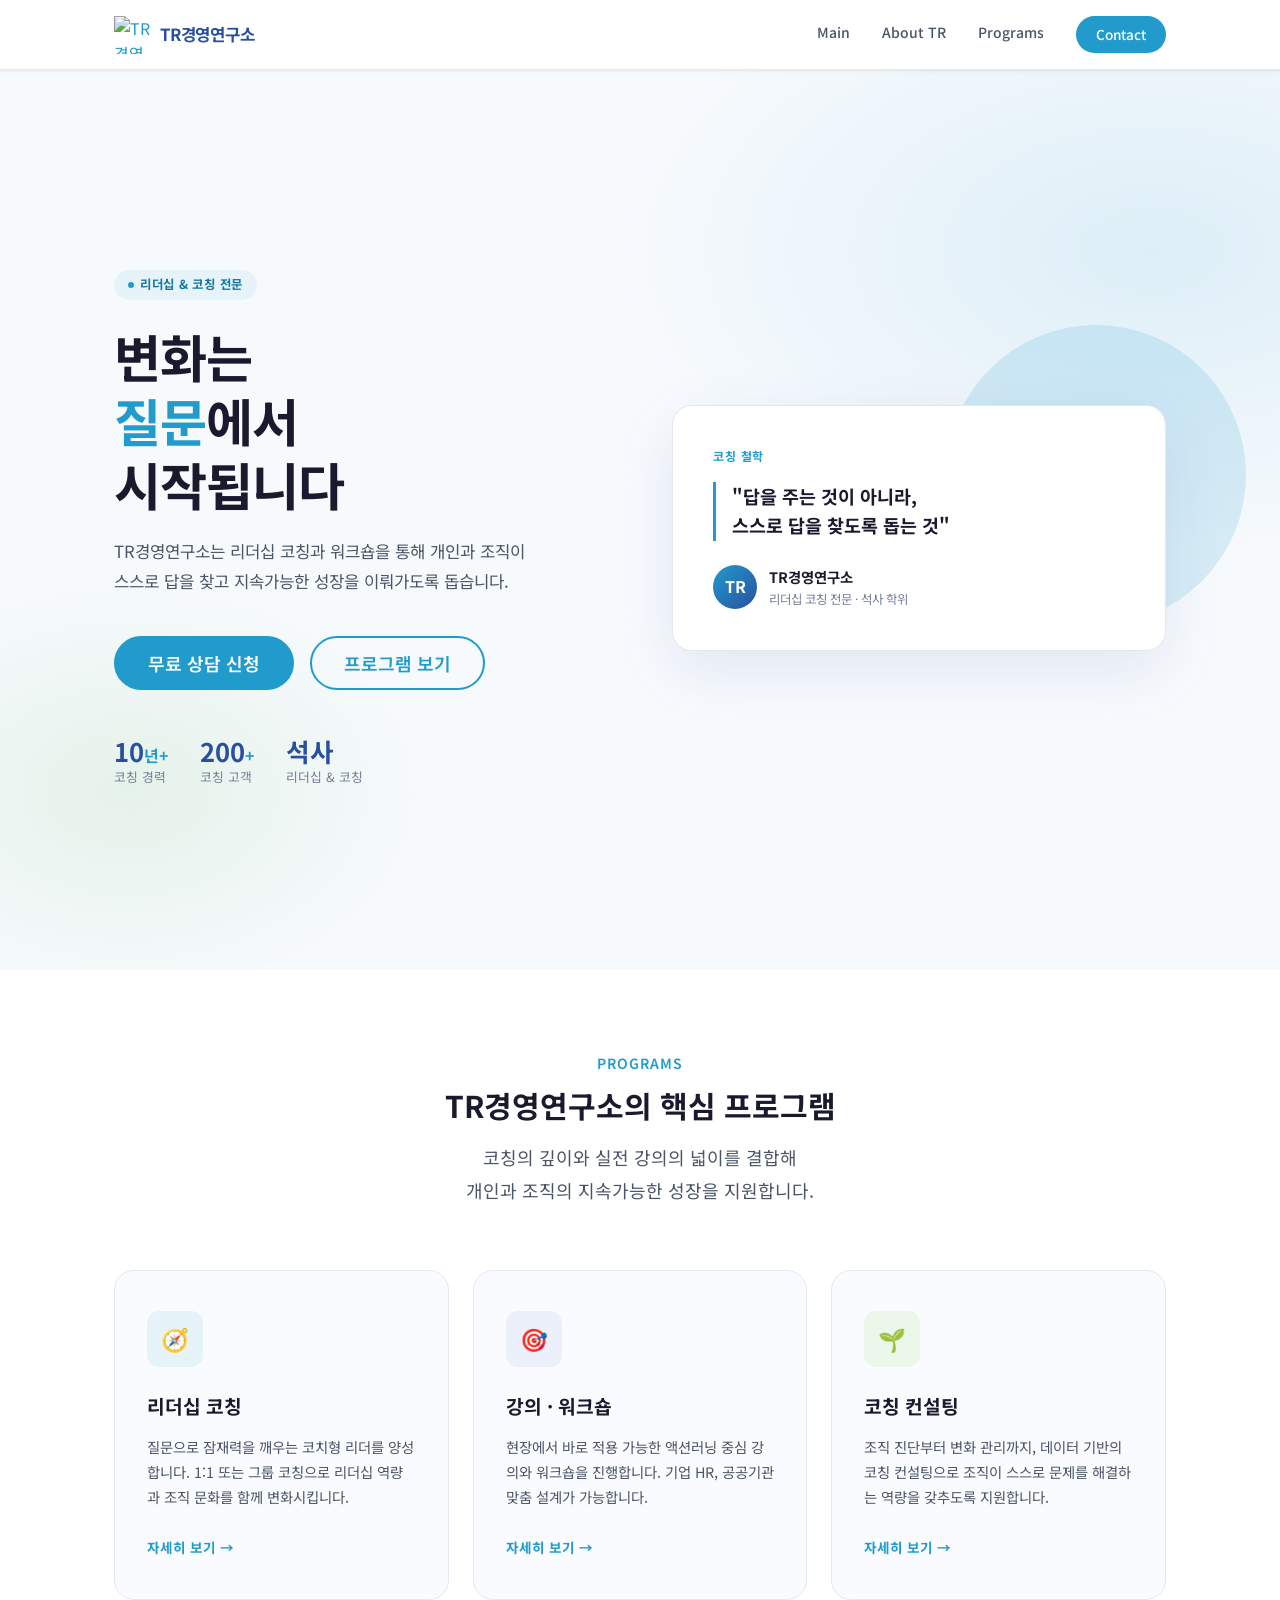
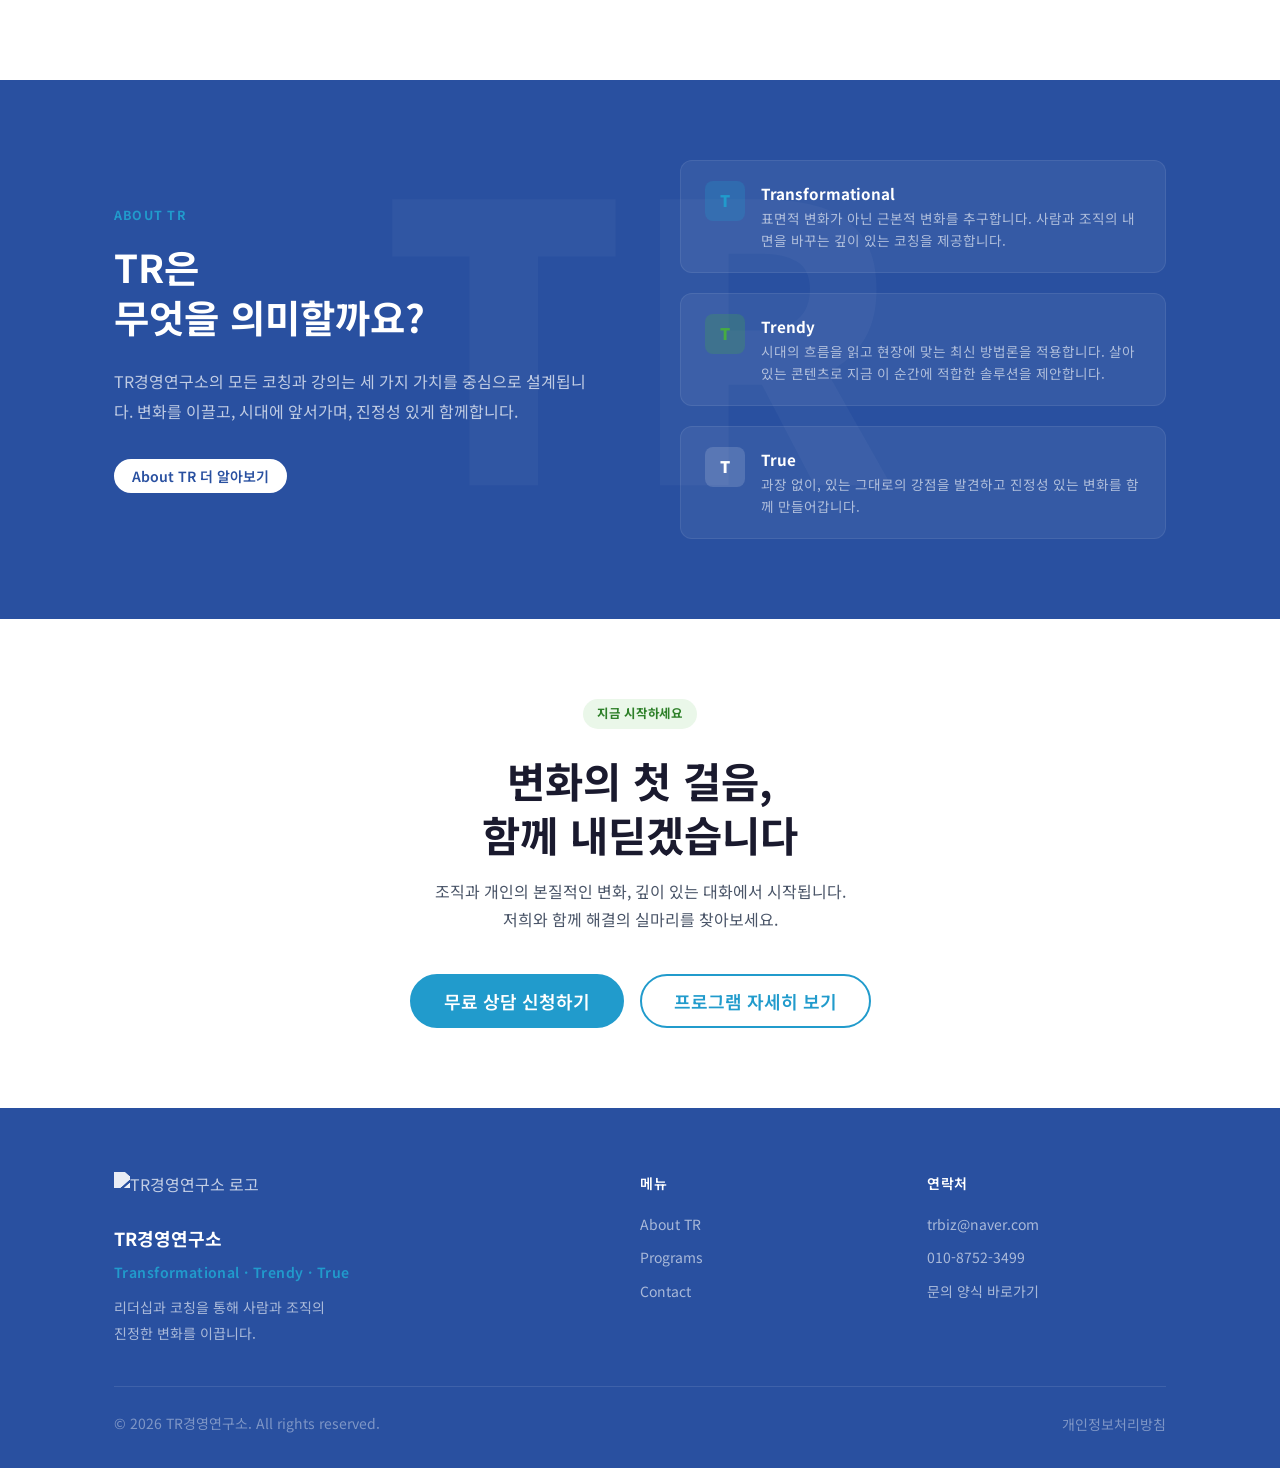
==== index.html @ e6123afe "Update index.html" ====
<!DOCTYPE html>
<html lang="ko">
<head>
  <meta charset="UTF-8">
  <meta name="viewport" content="width=device-width, initial-scale=1.0">

  <!-- SEO -->
  <title>TR경영연구소 | 리더십 코칭·강의 전문</title>
  <meta name="description"
        content="TR경영연구소는 리더십 코칭, 워크숍, 강의를 통해 개인과 조직의 진정한 변화를 이끕니다. Transformational · Trendy · True">

  <!-- Google Fonts: Noto Sans KR -->
  <link rel="preconnect" href="https://fonts.googleapis.com">
  <link rel="preconnect" href="https://fonts.gstatic.com" crossorigin>
  <link href="https://fonts.googleapis.com/css2?family=Noto+Sans+KR:wght@400;500;700&display=swap" rel="stylesheet">

  <!-- 공통 스타일 -->
  <link rel="stylesheet" href="style.css">

  <!-- 페이지 전용 스타일 -->
  <style>

    /* ──────────────────────────────────────────
       1. 히어로 섹션
    ────────────────────────────────────────── */
    .hero {
      min-height: 100vh;
      display: flex;
      align-items: center;
      position: relative;
      overflow: hidden;
      background-color: #F7FAFD;
      background-image:
        radial-gradient(ellipse 60% 50% at 90% 20%, rgba(33,155,204,0.12) 0%, transparent 70%),
        radial-gradient(ellipse 40% 40% at 10% 80%, rgba(70,172,65,0.10) 0%, transparent 60%);
    }

    .hero-inner {
      display: grid;
      grid-template-columns: 1fr 1fr;
      align-items: center;
      gap: 4rem;
      padding: 3rem 0 2rem;
    }

    .hero-text { animation: fadeUp 0.8s ease both; }

    .hero-badge {
      display: inline-flex;
      align-items: center;
      gap: 6px;
      background: var(--color-sky-light);
      color: var(--color-sky-dark);
      font-size: 0.78rem;
      font-weight: 700;
      letter-spacing: 0.06em;
      padding: 5px 14px;
      border-radius: var(--radius-full);
      margin-bottom: 1.5rem;
    }
    .hero-badge::before {
      content: '';
      width: 6px; height: 6px;
      background: var(--color-primary);
      border-radius: 50%;
    }

    .hero-title {
      font-size: clamp(2.2rem, 4vw, 3.2rem);
      font-weight: 700;
      color: var(--color-text-primary);
      line-height: 1.25;
      letter-spacing: -0.02em;
      margin-bottom: 1.25rem;
    }
    .hero-title .accent-blue { color: var(--color-primary); }

    .hero-sub {
      font-size: 1.05rem;
      color: var(--color-text-secondary);
      line-height: 1.8;
      margin-bottom: 2.5rem;
      max-width: 460px;
    }

    .hero-cta {
      display: flex;
      gap: 1rem;
      flex-wrap: wrap;
      margin-bottom: 3rem;
    }

    .hero-stats { display: flex; gap: 2rem; flex-wrap: wrap; }
    .hero-stat-num {
      font-size: 1.6rem;
      font-weight: 700;
      color: var(--color-secondary);
      line-height: 1;
    }
    .hero-stat-num span { font-size: 1rem; color: var(--color-primary); }
    .hero-stat-label { font-size: 0.8rem; color: var(--color-text-muted); margin-top: 3px; }

    .hero-visual { animation: fadeUp 0.8s 0.2s ease both; position: relative; }

    .hero-card-main {
      background: #fff;
      border-radius: var(--radius-xl);
      border: 1px solid var(--color-border);
      box-shadow: 0 20px 60px rgba(41,80,160,0.10);
      padding: 2.5rem;
      position: relative;
      z-index: 2;
    }
    .hero-card-tag {
      font-size: 0.75rem;
      font-weight: 700;
      color: var(--color-primary);
      letter-spacing: 0.07em;
      text-transform: uppercase;
      margin-bottom: 1rem;
    }
    .hero-card-quote {
      font-size: 1.15rem;
      font-weight: 700;
      color: var(--color-text-primary);
      line-height: 1.6;
      margin-bottom: 1.5rem;
      border-left: 3px solid var(--color-primary);
      padding-left: 1rem;
    }
    .hero-card-profile { display: flex; align-items: center; gap: 12px; }
    .hero-card-avatar {
      width: 44px; height: 44px;
      border-radius: 50%;
      background: linear-gradient(135deg, var(--color-primary), var(--color-secondary));
      display: flex; align-items: center; justify-content: center;
      font-size: 1rem; font-weight: 700; color: #fff;
      flex-shrink: 0;
    }
    .hero-card-name { font-size: 0.9rem; font-weight: 700; color: var(--color-text-primary); }
    .hero-card-role { font-size: 0.78rem; color: var(--color-text-muted); margin-top: 2px; }

    .hero-deco-circle { position: absolute; border-radius: 50%; opacity: 0.15; z-index: 1; }
    .hero-deco-1 { width: 300px; height: 300px; top: -80px; right: -80px; background: var(--color-primary); }
    .hero-deco-2 { width: 150px; height: 150px; bottom: 20px; right: 20px; background: var(--color-accent); }

    /* ──────────────────────────────────────────
       2. 키워드 배너 (제거됨 — 관련 CSS 삭제)
    ────────────────────────────────────────── */
    /* ──────────────────────────────────────────
       3. 프로그램 미리보기 섹션 (Programs 안내)
    ────────────────────────────────────────── */
    .programs-section { padding: var(--section-padding-y) 0; background: #fff; }
    .programs-header { text-align: center; margin-bottom: 4rem; }

    .program-cards {
      display: grid;
      grid-template-columns: repeat(3, 1fr);
      gap: 1.5rem;
    }
    .program-card {
      background: var(--color-bg-page);
      border-radius: var(--radius-xl);
      border: 1px solid var(--color-border);
      padding: 2.5rem 2rem;
      transition: transform var(--transition-normal), box-shadow var(--transition-normal), border-color var(--transition-normal);
      position: relative;
      overflow: hidden;
    }
    .program-card::before {
      content: '';
      position: absolute;
      top: 0; left: 0; right: 0;
      height: 3px;
      border-radius: var(--radius-xl) var(--radius-xl) 0 0;
      opacity: 0;
      transition: opacity var(--transition-normal);
    }
    .program-card.sky::before   { background: var(--color-primary); }
    .program-card.navy::before  { background: var(--color-secondary); }
    .program-card.green::before { background: var(--color-accent); }
    .program-card:hover { transform: translateY(-6px); box-shadow: var(--shadow-lg); border-color: transparent; }
    .program-card:hover::before { opacity: 1; }

    .program-icon {
      width: 56px; height: 56px;
      border-radius: var(--radius-lg);
      display: flex; align-items: center; justify-content: center;
      font-size: 1.4rem;
      margin-bottom: 1.5rem;
    }
    .program-icon.sky   { background: var(--color-sky-light);   color: var(--color-primary); }
    .program-icon.navy  { background: var(--color-navy-light);  color: var(--color-secondary); }
    .program-icon.green { background: var(--color-green-light); color: var(--color-accent); }

    .program-name { font-size: 1.2rem; font-weight: 700; color: var(--color-text-primary); margin-bottom: 0.75rem; }
    .program-desc { font-size: 0.9rem; color: var(--color-text-secondary); line-height: 1.75; margin-bottom: 1.5rem; }
    .program-link {
      display: inline-flex; align-items: center; gap: 4px;
      font-size: 0.85rem; font-weight: 700; color: var(--color-primary);
    }

    /* ──────────────────────────────────────────
       4. 철학 섹션 (TR = Transformational·Trendy·True)
    ────────────────────────────────────────── */
    .philosophy-section {
      padding: var(--section-padding-y) 0;
      background: var(--color-secondary);
      color: #fff;
      position: relative;
      overflow: hidden;
    }
    .philosophy-section::before {
      content: 'TR';
      position: absolute;
      top: 50%; left: 50%;
      /* 폰트 렌더링 특성상 글자가 시각적으로 아래쪽에 치우쳐 보이므로
         Y축에 -8% 만큼 위로 보정해 정중앙처럼 보이도록 조정 */
      transform: translate(-50%, -58%);
      font-size: 30vw;
      font-weight: 900;
      color: rgba(255,255,255,0.03);
      pointer-events: none;
      line-height: 1;
    }
    .philosophy-inner {
      display: grid;
      grid-template-columns: 1fr 1fr;
      gap: 5rem;
      align-items: center;
      position: relative;
      z-index: 1;
    }
    .philosophy-label {
      font-size: 0.78rem; font-weight: 700; letter-spacing: 0.1em;
      color: var(--color-primary); text-transform: uppercase; margin-bottom: 1rem;
    }
    .philosophy-title {
      font-size: clamp(1.8rem, 3vw, 2.6rem);
      font-weight: 700; color: #fff; line-height: 1.3; margin-bottom: 1.5rem;
    }
    .philosophy-desc { font-size: 1rem; color: rgba(255,255,255,0.7); line-height: 1.9; }

    .philosophy-values { display: flex; flex-direction: column; gap: 1.25rem; }
    .value-item {
      display: flex; align-items: flex-start; gap: 1rem;
      padding: 1.25rem 1.5rem;
      background: rgba(255,255,255,0.06);
      border-radius: var(--radius-lg);
      border: 1px solid rgba(255,255,255,0.08);
      transition: background var(--transition-normal);
    }
    .value-item:hover { background: rgba(255,255,255,0.10); }
    .value-letter {
      width: 40px; height: 40px;
      border-radius: var(--radius-md);
      display: flex; align-items: center; justify-content: center;
      font-size: 1rem; font-weight: 900;
      flex-shrink: 0;
    }
    .value-word { font-size: 0.95rem; font-weight: 700; color: #fff; margin-bottom: 3px; }
    .value-desc { font-size: 0.85rem; color: rgba(255,255,255,0.6); line-height: 1.6; }

    /* ──────────────────────────────────────────
       5. (Diagnosis 안내 섹션 — 제거됨)
    ────────────────────────────────────────── */

    /* ──────────────────────────────────────────
       6. CTA 섹션
    ────────────────────────────────────────── */
    .cta-section { padding: var(--section-padding-y) 0; background: #fff; text-align: center; }
    .cta-inner { max-width: 640px; margin: 0 auto; }
    .cta-badge {
      display: inline-block; background: var(--color-green-light); color: var(--color-green-dark);
      font-size: 0.78rem; font-weight: 700; letter-spacing: 0.06em;
      padding: 5px 14px; border-radius: var(--radius-full); margin-bottom: 1.5rem;
    }
    .cta-title { font-size: clamp(1.8rem, 3.5vw, 2.6rem); font-weight: 700; color: var(--color-text-primary); line-height: 1.3; margin-bottom: 1rem; }
    .cta-desc { font-size: 1rem; color: var(--color-text-secondary); line-height: 1.8; margin-bottom: 2.5rem; }
    .cta-buttons { display: flex; gap: 1rem; justify-content: center; flex-wrap: wrap; }

    /* ──────────────────────────────────────────
       키프레임 애니메이션
    ────────────────────────────────────────── */
    @keyframes fadeUp { from { opacity: 0; transform: translateY(24px); } to { opacity: 1; transform: translateY(0); } }
    @keyframes float  { 0%, 100% { transform: translateY(0); } 50% { transform: translateY(-8px); } }

    .reveal { opacity: 0; transform: translateY(20px); transition: opacity 0.6s ease, transform 0.6s ease; }
    .reveal.visible { opacity: 1; transform: none; }

    /* ──────────────────────────────────────────
       반응형
    ────────────────────────────────────────── */
    @media (max-width: 768px) {
      .hero-inner { grid-template-columns: 1fr; text-align: center; padding: 2.5rem 0 1.5rem; }
      .hero-cta, .hero-stats { justify-content: center; }
      .hero-sub { margin-left: auto; margin-right: auto; }
      .hero-visual { display: none; }

      .program-cards { grid-template-columns: 1fr; }

      .philosophy-inner { grid-template-columns: 1fr; gap: 3rem; }

      .btn-contact { align-self: flex-start; }
    }

    @media (max-width: 480px) {
      .cta-buttons { flex-direction: column; align-items: center; }
    }
  </style>
</head>

<body>

  <!-- ============================================================
       ① 헤더 (공통 컴포넌트)
       ※ 이 헤더를 수정할 때는 components/header.html 파일도
          반드시 동일하게 수정해 두세요. (다른 페이지 제작 시 그대로 복사해서 사용)
       ============================================================ -->
  <header class="site-header" id="site-header">
    <div class="container">

      <!-- 로고: 이름 노출 없이 'TR경영연구소'만 표기 -->
      <a href="index.html" class="header-logo" aria-label="TR경영연구소 홈으로 이동">
        <img src="images/logo1.png" alt="TR경영연구소 로고 심볼" class="header-logo-img">
        <span class="header-logo-name">TR경영연구소</span>
      </a>

      <!-- 데스크톱 네비게이션 (4개 메뉴) -->
      <nav class="header-nav" id="header-nav" aria-label="주요 메뉴">
        <a href="index.html"    class="nav-link" data-page="index">Main</a>
        <a href="about.html"    class="nav-link" data-page="about">About TR</a>
        <a href="programs.html" class="nav-link" data-page="programs">Programs</a>
        <a href="contact.html"  class="nav-link btn-contact" data-page="contact">Contact</a>
      </nav>

      <!-- 모바일 햄버거 버튼 -->
      <button class="header-menu-toggle" id="menu-toggle"
              aria-label="메뉴 열기/닫기" aria-expanded="false" aria-controls="header-nav">
        <span></span>
        <span></span>
        <span></span>
      </button>

    </div>
  </header>

  <main>

    <!-- ════════════════════════════════════
         1. 히어로 섹션 (Main)
    ════════════════════════════════════ -->
    <section class="hero">
      <div class="container">
        <div class="hero-inner">

          <div class="hero-text">
            <div class="hero-badge">리더십 &amp; 코칭 전문</div>

            <h1 class="hero-title">
              변화는<br>
              <span class="accent-blue">질문</span>에서<br>
              시작됩니다
            </h1>

            <p class="hero-sub">
              TR경영연구소는 리더십 코칭과 워크숍을 통해 개인과 조직이<br>
              스스로 답을 찾고 지속가능한 성장을 이뤄가도록 돕습니다.
            </p>

            <div class="hero-cta">
              <a href="contact.html" class="btn btn--primary btn--lg">무료 상담 신청</a>
              <a href="programs.html" class="btn btn--outline btn--lg">프로그램 보기</a>
            </div>

            <div class="hero-stats">
              <div class="hero-stat-item">
                <div class="hero-stat-num">10<span>년+</span></div>
                <div class="hero-stat-label">코칭 경력</div>
              </div>
              <div class="hero-stat-item">
                <div class="hero-stat-num">200<span>+</span></div>
                <div class="hero-stat-label">코칭 고객</div>
              </div>
              <div class="hero-stat-item">
                <div class="hero-stat-num">석사</div>
                <div class="hero-stat-label">리더십 &amp; 코칭</div>
              </div>
            </div>
          </div>

          <div class="hero-visual">
            <div class="hero-deco-circle hero-deco-1"></div>
            <div class="hero-deco-circle hero-deco-2"></div>

            <div class="hero-card-main">
              <div class="hero-card-tag">코칭 철학</div>
              <div class="hero-card-quote">
                "답을 주는 것이 아니라,<br>
                스스로 답을 찾도록 돕는 것"
              </div>
              <div class="hero-card-profile">
                <div class="hero-card-avatar">TR</div>
                <div>
                  <div class="hero-card-name">TR경영연구소</div>
                  <div class="hero-card-role">리더십 코칭 전문 · 석사 학위</div>
                </div>
              </div>
            </div>
          </div>

        </div>
      </div>
    </section>


    <!-- ════════════════════════════════════
         (키워드 배너 섹션 — 사용자 요청에 따라 제거됨)
    ════════════════════════════════════ -->


    <!-- ════════════════════════════════════
         3. 프로그램 미리보기 (Programs 안내)
    ════════════════════════════════════ -->
    <section class="programs-section">
      <div class="container">
        <div class="programs-header reveal">
          <div class="section-label">PROGRAMS</div>
          <h2 class="section-title">TR경영연구소의 핵심 프로그램</h2>
          <p class="section-subtitle" style="margin:0 auto;">
            코칭의 깊이와 실전 강의의 넓이를 결합해<br>
            개인과 조직의 지속가능한 성장을 지원합니다.
          </p>
        </div>

        <div class="program-cards">

          <div class="program-card sky reveal">
            <div class="program-icon sky">🧭</div>
            <div class="program-name">리더십 코칭</div>
            <p class="program-desc">
              질문으로 잠재력을 깨우는 코치형 리더를 양성합니다.
              1:1 또는 그룹 코칭으로 리더십 역량과 조직 문화를
              함께 변화시킵니다.
            </p>
            <a href="programs.html" class="program-link">자세히 보기 →</a>
          </div>

          <div class="program-card navy reveal">
            <div class="program-icon navy">🎯</div>
            <div class="program-name">강의 · 워크숍</div>
            <p class="program-desc">
              현장에서 바로 적용 가능한 액션러닝 중심
              강의와 워크숍을 진행합니다. 기업 HR, 공공기관
              맞춤 설계가 가능합니다.
            </p>
            <a href="programs.html" class="program-link">자세히 보기 →</a>
          </div>

          <div class="program-card green reveal">
            <div class="program-icon green">🌱</div>
            <div class="program-name">코칭 컨설팅</div>
            <p class="program-desc">
              조직 진단부터 변화 관리까지, 데이터 기반의
              코칭 컨설팅으로 조직이 스스로 문제를 해결하는
              역량을 갖추도록 지원합니다.
            </p>
            <a href="programs.html" class="program-link">자세히 보기 →</a>
          </div>

        </div>
      </div>
    </section>


    <!-- ════════════════════════════════════
         4. 철학 섹션 (About TR 안내)
    ════════════════════════════════════ -->
    <section class="philosophy-section">
      <div class="container">
        <div class="philosophy-inner">

          <div class="reveal">
            <div class="philosophy-label">ABOUT TR</div>
            <h2 class="philosophy-title">
              TR은<br>무엇을 의미할까요?
            </h2>
            <p class="philosophy-desc">
              TR경영연구소의 모든 코칭과 강의는
              세 가지 가치를 중심으로 설계됩니다.
              변화를 이끌고, 시대에 앞서가며,
              진정성 있게 함께합니다.
            </p>
            <a href="about.html" class="btn btn--white btn--sm mt-8">About TR 더 알아보기</a>
          </div>

          <div class="philosophy-values reveal">

            <div class="value-item">
              <div class="value-letter" style="background:rgba(33,155,204,.25);color:var(--color-primary);">T</div>
              <div>
                <div class="value-word">Transformational</div>
                <div class="value-desc">
                  표면적 변화가 아닌 근본적 변화를 추구합니다.
                  사람과 조직의 내면을 바꾸는 깊이 있는 코칭을 제공합니다.
                </div>
              </div>
            </div>

            <div class="value-item">
              <div class="value-letter" style="background:rgba(70,172,65,.25);color:var(--color-accent);">T</div>
              <div>
                <div class="value-word">Trendy</div>
                <div class="value-desc">
                  시대의 흐름을 읽고 현장에 맞는 최신 방법론을 적용합니다.
                  살아있는 콘텐츠로 지금 이 순간에 적합한 솔루션을 제안합니다.
                </div>
              </div>
            </div>

            <div class="value-item">
              <div class="value-letter" style="background:rgba(255,255,255,0.15);color:#fff;">T</div>
              <div>
                <div class="value-word">True</div>
                <div class="value-desc">
                  과장 없이, 있는 그대로의 강점을 발견하고
                  진정성 있는 변화를 함께 만들어갑니다.
                </div>
              </div>
            </div>

          </div>
        </div>
      </div>
    </section>


    <!-- ════════════════════════════════════
         (Diagnosis 안내 섹션 — 사용자 요청에 따라 제거됨)
    ════════════════════════════════════ -->


    <!-- ════════════════════════════════════
         6. CTA 섹션 (Contact 유도)
    ════════════════════════════════════ -->
    <section class="cta-section">
      <div class="container">
        <div class="cta-inner reveal">
          <div class="cta-badge">지금 시작하세요</div>
          <h2 class="cta-title">
            변화의 첫 걸음,<br>함께 내딛겠습니다
          </h2>
          <p class="cta-desc">
            조직과 개인의 본질적인 변화, 깊이 있는 대화에서 시작됩니다.<br>
            저희와 함께 해결의 실마리를 찾아보세요.
          </p>
          <div class="cta-buttons">
            <a href="contact.html" class="btn btn--primary btn--lg">무료 상담 신청하기</a>
            <a href="programs.html" class="btn btn--outline btn--lg">프로그램 자세히 보기</a>
          </div>
        </div>
      </div>
    </section>

  </main>


  <!-- ============================================================
       ② 푸터 (공통 컴포넌트)
       ※ 이 푸터를 수정할 때는 components/footer.html 파일도
          반드시 동일하게 수정해 두세요. (다른 페이지 제작 시 그대로 복사해서 사용)
       ============================================================ -->
  <footer class="site-footer">
    <div class="container">
      <div class="footer-inner">

        <!-- 브랜드 영역 -->
        <div class="footer-brand">
          <img src="images/logo2.png" alt="TR경영연구소 로고" class="footer-logo">
          <p class="footer-brand-name">TR경영연구소</p>
          <p class="footer-tagline">Transformational · Trendy · True</p>
          <p class="footer-desc">
            리더십과 코칭을 통해 사람과 조직의<br>진정한 변화를 이끕니다.
          </p>
        </div>

        <!-- 메뉴 링크 -->
        <div class="footer-col">
          <p class="footer-col-title">메뉴</p>
          <ul class="footer-links">
            <li><a href="about.html">About TR</a></li>
            <li><a href="programs.html">Programs</a></li>
            <li><a href="contact.html">Contact</a></li>
          </ul>
        </div>

        <!-- 연락처 -->
        <div class="footer-col">
          <p class="footer-col-title">연락처</p>
          <ul class="footer-links">
            <!-- 아래 정보를 실제 정보로 교체해 주세요 -->
            <li><a href="mailto:trbiz@naver.com">trbiz@naver.com</a></li>
            <li><a href="tel:010-8752-3499">010-8752-3499</a></li>
            <li><a href="contact.html">문의 양식 바로가기</a></li>
          </ul>
        </div>

      </div>

      <!-- 하단 카피라이트 -->
      <div class="footer-bottom">
        <p class="footer-copy">© 2026 TR경영연구소. All rights reserved.</p>
        <div class="footer-bottom-links">
          <a href="#">개인정보처리방침</a>
        </div>
      </div>
    </div>
  </footer>


  <!-- 공통 컴포넌트 로더 -->
  <script src="components/components.js"></script>

  <!-- 페이지 전용 스크립트 -->
  <script>
    const revealObserver = new IntersectionObserver((entries) => {
      entries.forEach((entry) => {
        if (entry.isIntersecting) {
          const siblings = entry.target.parentElement.querySelectorAll('.reveal');
          let idx = 0;
          siblings.forEach((el, j) => { if (el === entry.target) idx = j; });
          entry.target.style.transitionDelay = `${idx * 0.1}s`;
          entry.target.classList.add('visible');
          revealObserver.unobserve(entry.target);
        }
      });
    }, { threshold: 0.15 });

    document.querySelectorAll('.reveal').forEach(el => revealObserver.observe(el));
  </script>

</body>
</html>
---- style.css ----
/* ============================================================
   TR경영연구소 | 공통 스타일시트
   
   ▶ 수정 방법
     색상을 바꾸고 싶다면 :root { } 안의 CSS 변수만 수정하면
     모든 페이지에 자동 반영됩니다.
   
   ▶ 파일 구조
     style.css         ← 이 파일 (공통 스타일 전체)
     main.js           ← 공통 스크립트
     components/       ← 헤더·푸터 공통 컴포넌트
   ============================================================ */


/* ============================================================
   1. CSS 변수 (디자인 토큰) — 여기만 수정하면 전체 변경됨
   ============================================================ */
:root {

  /* --- 브랜드 컬러 (로고에서 추출) --- */

  /* 하늘 블루: 로고 큰 날개 — 신뢰, 개방성 */
  --color-sky:        #219BCC;
  --color-sky-light:  #E6F4FA;
  --color-sky-dark:   #1678A0;

  /* 딥 네이비: 로고 몸통 — 전문성, 안정감 */
  --color-navy:       #2950A0;
  --color-navy-light: #EBF0FA;
  --color-navy-dark:  #1B3578;

  /* 라임 그린: 로고 왼쪽 날개 — 성장, 변화 */
  --color-green:      #46AC41;
  --color-green-light:#EAF7E9;
  --color-green-dark: #2E8029;

  /* 딥 그린: 로고 그린 날개 끝 — 깊이감 포인트 */
  --color-green-deep: #01783B;

  /* --- 텍스트 컬러 --- */
  --color-text-primary:   #1A1A2E;
  --color-text-secondary: #4A5568;
  --color-text-muted:     #718096;
  --color-text-inverse:   #FFFFFF;

  /* --- 배경 컬러 --- */
  --color-bg-page:    #FAFBFE;
  --color-bg-white:   #FFFFFF;
  --color-bg-subtle:  #F0F4F8;

  /* --- 테두리 --- */
  --color-border:        #E2E8F0;
  --color-border-strong: #CBD5E0;

  /* --- 주요 UI 컬러 (역할 기반) --- */
  --color-primary:       var(--color-sky);
  --color-primary-hover: var(--color-sky-dark);
  --color-secondary:     var(--color-navy);
  --color-accent:        var(--color-green);

  /* ============================================================
     2. 타이포그래피
     ============================================================ */
  --font-korean:  'Noto Sans KR', sans-serif;
  --font-english: 'Inter', sans-serif;
  --font-base:    var(--font-korean);

  --text-xs:   0.75rem;
  --text-sm:   0.875rem;
  --text-base: 1rem;
  --text-lg:   1.125rem;
  --text-xl:   1.25rem;
  --text-2xl:  1.5rem;
  --text-3xl:  1.875rem;
  --text-4xl:  2.25rem;
  --text-5xl:  3rem;

  --font-normal:    400;
  --font-medium:    500;
  --font-semibold:  600;
  --font-bold:      700;

  --leading-tight:  1.3;
  --leading-normal: 1.6;
  --leading-loose:  1.8;

  /* ============================================================
     3. 레이아웃
     ============================================================ */
  --max-width-content: 1100px;
  --max-width-narrow:  720px;

  --space-1:  0.25rem;
  --space-2:  0.5rem;
  --space-3:  0.75rem;
  --space-4:  1rem;
  --space-5:  1.25rem;
  --space-6:  1.5rem;
  --space-8:  2rem;
  --space-10: 2.5rem;
  --space-12: 3rem;
  --space-16: 4rem;
  --space-20: 5rem;
  --space-24: 6rem;

  --section-padding-y: var(--space-20);

  /* ============================================================
     4. 기타 토큰
     ============================================================ */
  --radius-sm:   4px;
  --radius-md:   8px;
  --radius-lg:   12px;
  --radius-xl:   20px;
  --radius-full: 9999px;

  --shadow-sm:  0 1px 3px rgba(0,0,0,0.08);
  --shadow-md:  0 4px 12px rgba(0,0,0,0.10);
  --shadow-lg:  0 8px 24px rgba(0,0,0,0.12);
  --shadow-card: 0 2px 8px rgba(41, 80, 160, 0.08);

  --transition-fast:   150ms ease;
  --transition-normal: 250ms ease;
  --transition-slow:   400ms ease;

  --header-height: 70px;
}


/* ============================================================
   5. 리셋 & 기본 설정
   ============================================================ */
*, *::before, *::after {
  box-sizing: border-box;
  margin: 0;
  padding: 0;
}

html {
  font-size: 16px;
  scroll-behavior: smooth;
  -webkit-text-size-adjust: 100%;
}

body {
  font-family: var(--font-base);
  font-size: var(--text-base);
  font-weight: var(--font-normal);
  line-height: var(--leading-normal);
  color: var(--color-text-primary);
  background-color: var(--color-bg-page);
  padding-top: var(--header-height);
}

img {
  max-width: 100%;
  height: auto;
  display: block;
}

a {
  color: var(--color-primary);
  text-decoration: none;
  transition: color var(--transition-fast);
}
a:hover {
  color: var(--color-primary-hover);
}

ul, ol {
  list-style: none;
}


/* ============================================================
   6. 공통 레이아웃 유틸리티
   ============================================================ */
.container {
  width: 100%;
  max-width: var(--max-width-content);
  margin-left: auto;
  margin-right: auto;
  padding-left: var(--space-6);
  padding-right: var(--space-6);
}

.container-narrow {
  width: 100%;
  max-width: var(--max-width-narrow);
  margin-left: auto;
  margin-right: auto;
  padding-left: var(--space-6);
  padding-right: var(--space-6);
}

.section {
  padding-top: var(--section-padding-y);
  padding-bottom: var(--section-padding-y);
}

.section--white  { background-color: var(--color-bg-white); }
.section--subtle { background-color: var(--color-bg-subtle); }
.section--navy   { background-color: var(--color-secondary); color: var(--color-text-inverse); }
.section--sky    { background-color: var(--color-sky-light); }
.section--green  { background-color: var(--color-green-light); }


/* ============================================================
   7. 공통 타이포그래피
   ============================================================ */
.section-label {
  display: inline-block;
  font-size: var(--text-sm);
  font-weight: var(--font-semibold);
  color: var(--color-primary);
  letter-spacing: 0.08em;
  text-transform: uppercase;
  margin-bottom: var(--space-3);
}

.section-title {
  font-size: var(--text-3xl);
  font-weight: var(--font-bold);
  color: var(--color-text-primary);
  line-height: var(--leading-tight);
  margin-bottom: var(--space-4);
}

.section-subtitle {
  font-size: var(--text-lg);
  color: var(--color-text-secondary);
  line-height: var(--leading-loose);
  max-width: 600px;
}

.text-center { text-align: center; }
.text-center .section-subtitle {
  margin-left: auto;
  margin-right: auto;
}


/* ============================================================
   8. 버튼
   ============================================================ */
.btn {
  display: inline-flex;
  align-items: center;
  justify-content: center;
  gap: var(--space-2);
  padding: var(--space-3) var(--space-6);
  font-family: var(--font-base);
  font-size: var(--text-base);
  font-weight: var(--font-semibold);
  line-height: 1;
  border-radius: var(--radius-full);
  border: 2px solid transparent;
  cursor: pointer;
  transition:
    background-color var(--transition-fast),
    color var(--transition-fast),
    border-color var(--transition-fast),
    transform var(--transition-fast);
  text-decoration: none;
  white-space: nowrap;
}

.btn:hover { transform: translateY(-2px); }
.btn:active { transform: translateY(0); }

.btn--primary {
  background-color: var(--color-primary);
  color: var(--color-text-inverse);
  border-color: var(--color-primary);
}
.btn--primary:hover {
  background-color: var(--color-primary-hover);
  border-color: var(--color-primary-hover);
  color: var(--color-text-inverse);
}

.btn--outline {
  background-color: transparent;
  color: var(--color-primary);
  border-color: var(--color-primary);
}
.btn--outline:hover {
  background-color: var(--color-sky-light);
  color: var(--color-primary-hover);
}

.btn--navy {
  background-color: var(--color-secondary);
  color: var(--color-text-inverse);
  border-color: var(--color-secondary);
}
.btn--navy:hover {
  background-color: var(--color-navy-dark);
  border-color: var(--color-navy-dark);
  color: var(--color-text-inverse);
}

.btn--white {
  background-color: var(--color-bg-white);
  color: var(--color-secondary);
  border-color: var(--color-bg-white);
}
.btn--white:hover {
  background-color: var(--color-bg-subtle);
  color: var(--color-secondary);
}

.btn--sm { padding: var(--space-2) var(--space-4); font-size: var(--text-sm); }
.btn--lg { padding: var(--space-4) var(--space-8); font-size: var(--text-lg); }


/* ============================================================
   9. 카드
   ============================================================ */
.card {
  background-color: var(--color-bg-white);
  border-radius: var(--radius-lg);
  border: 1px solid var(--color-border);
  box-shadow: var(--shadow-card);
  padding: var(--space-8);
  transition: box-shadow var(--transition-normal), transform var(--transition-normal);
}
.card:hover {
  box-shadow: var(--shadow-lg);
  transform: translateY(-4px);
}

.card-grid {
  display: grid;
  grid-template-columns: repeat(auto-fit, minmax(280px, 1fr));
  gap: var(--space-6);
}


/* ============================================================
   10. 헤더 (네비게이션)
   ============================================================ */
.site-header {
  position: fixed;
  top: 0; left: 0; right: 0;
  height: var(--header-height);
  background-color: rgba(255,255,255,0.96);
  backdrop-filter: blur(8px);
  border-bottom: 1px solid var(--color-border);
  box-shadow: var(--shadow-sm);
  z-index: 1000;
  transition: box-shadow var(--transition-normal);
}
.site-header.scrolled { box-shadow: var(--shadow-md); }

.site-header .container {
  height: 100%;
  display: flex;
  align-items: center;
  justify-content: space-between;
}

.header-logo {
  display: flex;
  align-items: center;
  gap: var(--space-2);
  text-decoration: none;
}
.header-logo-img {
  height: 38px;
  width: auto;
  max-width: 38px;     /* 이미지 파일 안의 여백이 길어도 가로 폭이 늘어나지 않도록 제한 */
  object-fit: contain; /* 비율 유지하면서 박스 안에 맞춤 */
}
.header-logo-name {
  font-size: 1.05rem;
  font-weight: var(--font-bold);
  color: var(--color-secondary);
  letter-spacing: -0.01em;
}

.header-nav {
  display: flex;
  align-items: center;
  gap: var(--space-8);
}
.nav-link {
  font-size: var(--text-sm);
  font-weight: var(--font-medium);
  color: var(--color-text-secondary);
  text-decoration: none;
  padding-bottom: 2px;
  border-bottom: 2px solid transparent;
  transition: color var(--transition-fast), border-color var(--transition-fast);
}
.nav-link:hover,
.nav-link.active {
  color: var(--color-primary);
  border-bottom-color: var(--color-primary);
}
.btn-contact {
  background-color: var(--color-primary);
  color: #fff !important;
  border: none !important;
  border-radius: var(--radius-full);
  padding: 8px 20px !important;
  font-size: 0.85rem !important;
  transition: background var(--transition-fast), transform var(--transition-fast) !important;
}
.btn-contact:hover {
  background-color: var(--color-sky-dark) !important;
  transform: translateY(-1px);
}

.header-menu-toggle {
  display: none;
  flex-direction: column;
  gap: 5px;
  cursor: pointer;
  padding: var(--space-2);
  background: none;
  border: none;
}
.header-menu-toggle span {
  display: block;
  width: 24px;
  height: 2px;
  background-color: var(--color-text-primary);
  border-radius: 2px;
  transition: transform var(--transition-normal), opacity var(--transition-fast);
}
.header-menu-toggle.active span:nth-child(1) { transform: translateY(7px) rotate(45deg); }
.header-menu-toggle.active span:nth-child(2) { opacity: 0; }
.header-menu-toggle.active span:nth-child(3) { transform: translateY(-7px) rotate(-45deg); }


/* ============================================================
   11. 푸터
   ============================================================ */
.site-footer {
  background-color: var(--color-secondary);
  color: rgba(255, 255, 255, 0.8);
  padding-top: var(--space-16);
  padding-bottom: var(--space-8);
}

.footer-inner {
  display: grid;
  grid-template-columns: 2fr 1fr 1fr;
  gap: var(--space-12);
  padding-bottom: var(--space-10);
  border-bottom: 1px solid rgba(255,255,255,0.1);
  margin-bottom: var(--space-6);
}

.footer-logo {
  height: 36px;
  filter: brightness(0) invert(1);
  opacity: 0.9;
  margin-bottom: var(--space-4);
}
.footer-brand-name {
  font-size: var(--text-lg);
  font-weight: var(--font-bold);
  color: var(--color-text-inverse);
  margin-bottom: var(--space-2);
}
.footer-tagline {
  font-size: var(--text-sm);
  font-weight: var(--font-semibold);
  color: var(--color-primary);
  letter-spacing: 0.03em;
  margin-bottom: var(--space-3);
}
.footer-desc {
  font-size: var(--text-sm);
  line-height: var(--leading-loose);
  color: rgba(255,255,255,0.6);
}

.footer-col-title {
  font-size: var(--text-sm);
  font-weight: var(--font-semibold);
  color: var(--color-text-inverse);
  margin-bottom: var(--space-4);
  letter-spacing: 0.05em;
  text-transform: uppercase;
}
.footer-links {
  display: flex;
  flex-direction: column;
  gap: var(--space-2);
}
.footer-links a {
  font-size: var(--text-sm);
  color: rgba(255,255,255,0.6);
  text-decoration: none;
  transition: color var(--transition-fast);
}
.footer-links a:hover { color: var(--color-text-inverse); }

.footer-bottom {
  display: flex;
  align-items: center;
  justify-content: space-between;
  flex-wrap: wrap;
  gap: var(--space-3);
}
.footer-copy {
  font-size: var(--text-sm);
  color: rgba(255,255,255,0.4);
}
.footer-bottom-links a {
  font-size: var(--text-sm);
  color: rgba(255,255,255,0.4);
  text-decoration: none;
}
.footer-bottom-links a:hover { color: rgba(255,255,255,0.7); }


/* ============================================================
   12. 공통 UI 컴포넌트
   ============================================================ */
.badge {
  display: inline-flex;
  align-items: center;
  padding: var(--space-1) var(--space-3);
  border-radius: var(--radius-full);
  font-size: var(--text-xs);
  font-weight: var(--font-semibold);
  letter-spacing: 0.04em;
}
.badge--sky   { background-color: var(--color-sky-light);   color: var(--color-sky-dark); }
.badge--navy  { background-color: var(--color-navy-light);  color: var(--color-navy-dark); }
.badge--green { background-color: var(--color-green-light); color: var(--color-green-dark); }

.divider {
  border: none;
  border-top: 1px solid var(--color-border);
  margin: var(--space-8) 0;
}

.highlight {
  color: var(--color-primary);
  font-weight: var(--font-semibold);
}

blockquote.quote {
  border-left: 4px solid var(--color-primary);
  padding: var(--space-4) var(--space-6);
  background-color: var(--color-sky-light);
  border-radius: 0 var(--radius-md) var(--radius-md) 0;
  font-size: var(--text-lg);
  color: var(--color-text-secondary);
  line-height: var(--leading-loose);
  font-style: italic;
}

.icon-text {
  display: flex;
  align-items: center;
  gap: var(--space-2);
}

.icon-box {
  display: inline-flex;
  align-items: center;
  justify-content: center;
  width: 48px;
  height: 48px;
  border-radius: var(--radius-md);
  flex-shrink: 0;
}
.icon-box--sky   { background-color: var(--color-sky-light);   color: var(--color-sky); }
.icon-box--navy  { background-color: var(--color-navy-light);  color: var(--color-navy); }
.icon-box--green { background-color: var(--color-green-light); color: var(--color-green); }


/* ============================================================
   13. 반응형 — 태블릿 (768px 이하)
   ============================================================ */
@media (max-width: 768px) {

  :root {
    --section-padding-y: var(--space-16);
    --header-height: 60px;
  }

  .section-title { font-size: var(--text-2xl); }

  .container,
  .container-narrow {
    padding-left: var(--space-4);
    padding-right: var(--space-4);
  }

  .header-nav {
    display: none;
    position: absolute;
    top: var(--header-height);
    left: 0;
    right: 0;
    background-color: var(--color-bg-white);
    border-bottom: 1px solid var(--color-border);
    flex-direction: column;
    align-items: flex-start;
    padding: var(--space-4) var(--space-6);
    gap: var(--space-4);
    box-shadow: var(--shadow-md);
  }
  .header-nav.open { display: flex; }
  .header-menu-toggle { display: flex; }

  .card-grid { grid-template-columns: 1fr; }

  .footer-inner { grid-template-columns: 1fr; gap: var(--space-8); }
  .footer-bottom { flex-direction: column; align-items: flex-start; }
}


/* ============================================================
   14. 반응형 — 모바일 (480px 이하)
   ============================================================ */
@media (max-width: 480px) {
  :root { --section-padding-y: var(--space-12); }
  .section-title { font-size: var(--text-xl); }
  .btn--lg { width: 100%; }
}


/* ============================================================
   15. 접근성 — 포커스 스타일
   ============================================================ */
:focus-visible {
  outline: 2px solid var(--color-primary);
  outline-offset: 3px;
  border-radius: var(--radius-sm);
}

.sr-only {
  position: absolute;
  width: 1px;
  height: 1px;
  padding: 0;
  margin: -1px;
  overflow: hidden;
  clip: rect(0,0,0,0);
  white-space: nowrap;
  border: 0;
}


/* ============================================================
   16. 유틸리티 클래스
   ============================================================ */
.text-primary { color: var(--color-primary) !important; }
.text-navy    { color: var(--color-secondary) !important; }
.text-green   { color: var(--color-accent) !important; }
.text-muted   { color: var(--color-text-muted) !important; }

.mt-0 { margin-top: 0 !important; }
.mt-4 { margin-top: var(--space-4) !important; }
.mt-8 { margin-top: var(--space-8) !important; }
.mb-4 { margin-bottom: var(--space-4) !important; }
.mb-8 { margin-bottom: var(--space-8) !important; }

.flex        { display: flex; }
.flex-center { display: flex; align-items: center; justify-content: center; }
.gap-4       { gap: var(--space-4); }
.gap-6       { gap: var(--space-6); }
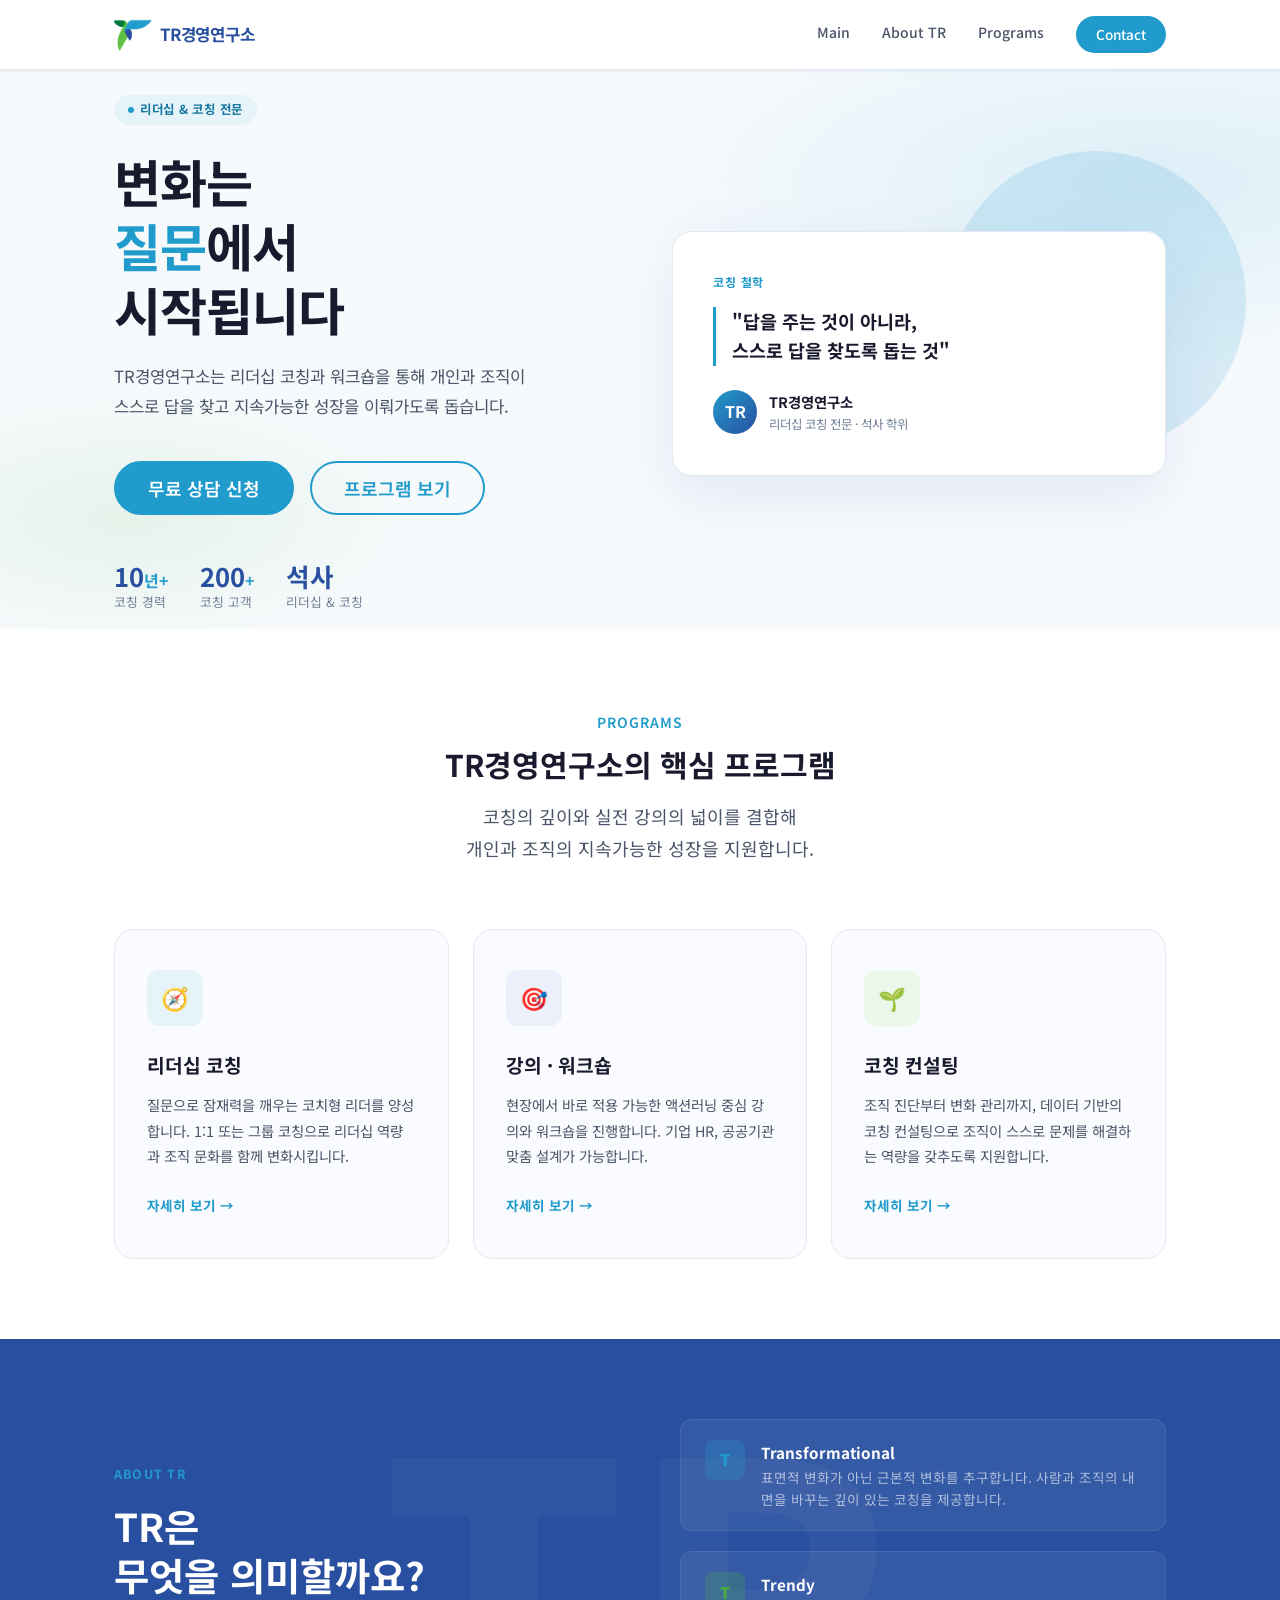
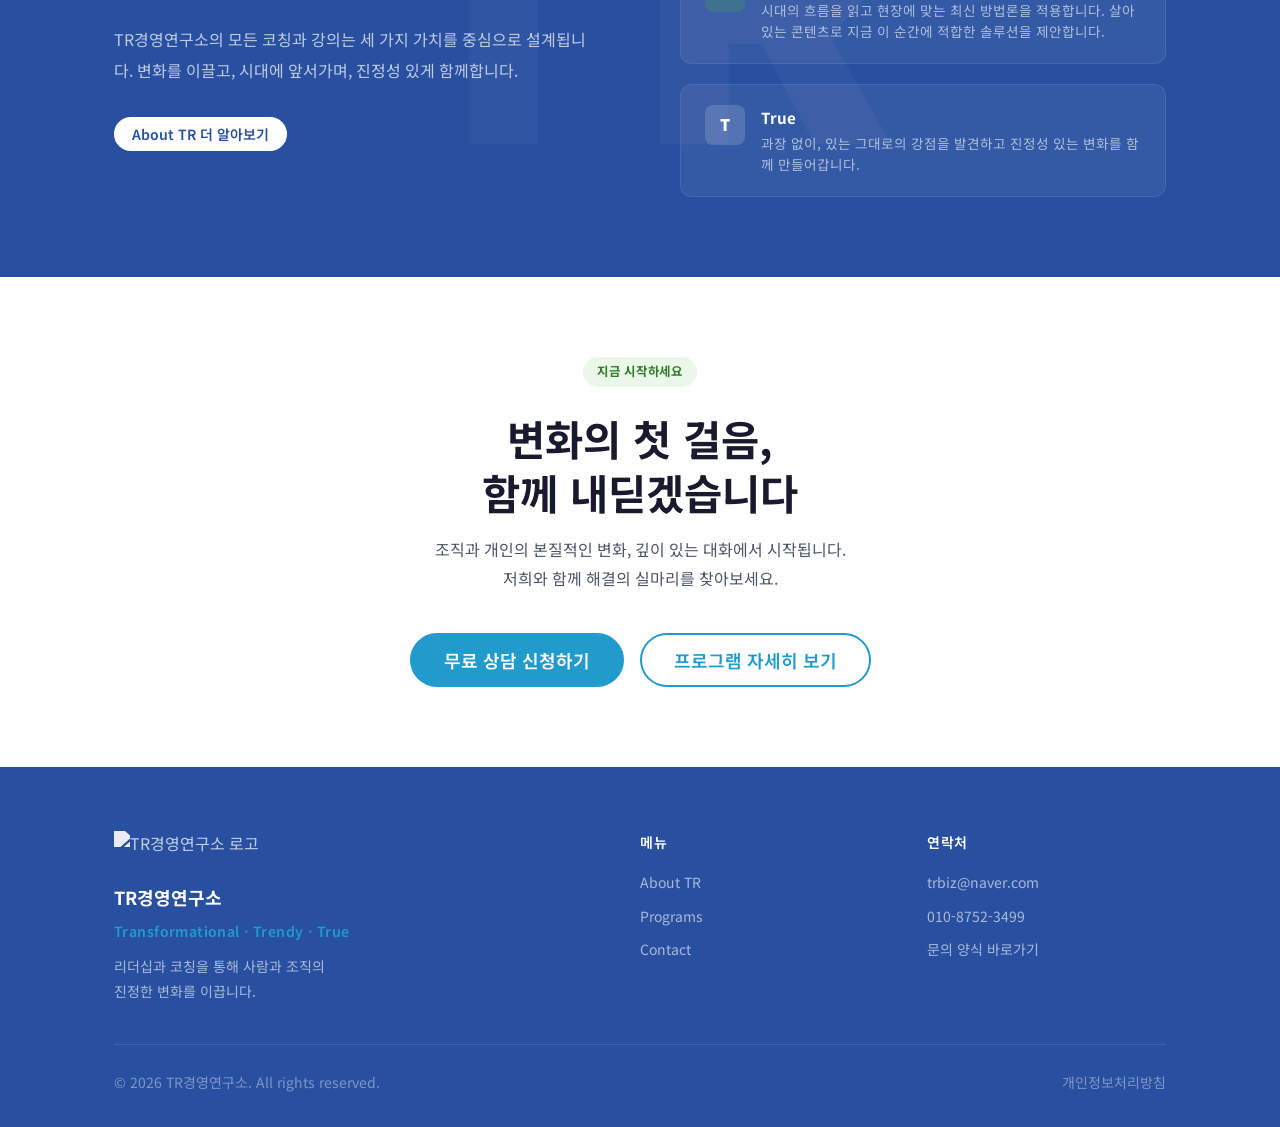
==== commit bb8a4f70: "Update index.html" ====
--- a/index.html
+++ b/index.html
@@ -24,7 +24,8 @@
        1. 히어로 섹션
     ────────────────────────────────────────── */
     .hero {
-      min-height: 100vh;
+      /* min-height: 100vh 제거 — 화면 전체 높이로 고정되어 있으면
+         패딩을 줄여도 빈 공간이 남으므로, 콘텐츠 양에 맞춰 자연스러운 높이로 변경 */
       display: flex;
       align-items: center;
       position: relative;
@@ -40,7 +41,7 @@
       grid-template-columns: 1fr 1fr;
       align-items: center;
       gap: 4rem;
-      padding: 3rem 0 2rem;
+      padding: 1.5rem 0 1rem;
     }
 
     .hero-text { animation: fadeUp 0.8s ease both; }
@@ -292,7 +293,7 @@
        반응형
     ────────────────────────────────────────── */
     @media (max-width: 768px) {
-      .hero-inner { grid-template-columns: 1fr; text-align: center; padding: 2.5rem 0 1.5rem; }
+      .hero-inner { grid-template-columns: 1fr; text-align: center; padding: 1.25rem 0 0.75rem; }
       .hero-cta, .hero-stats { justify-content: center; }
       .hero-sub { margin-left: auto; margin-right: auto; }
       .hero-visual { display: none; }
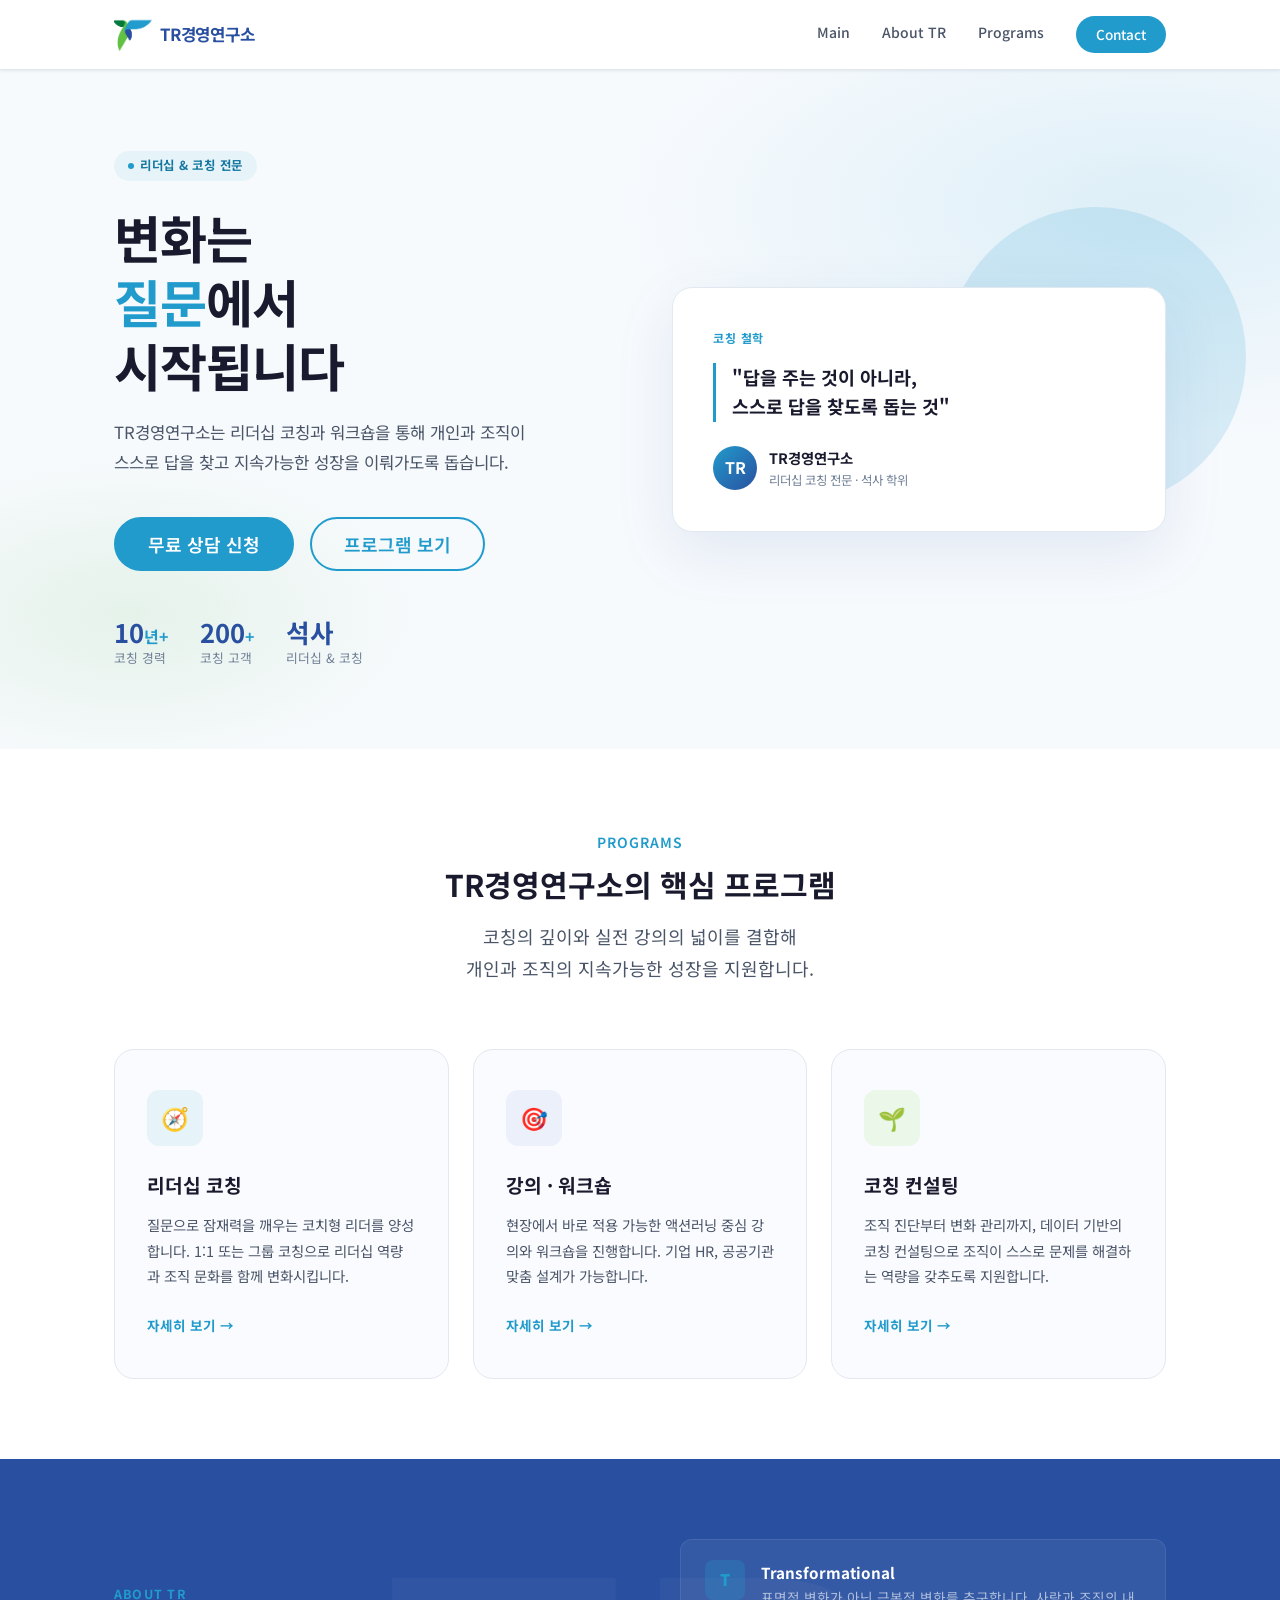
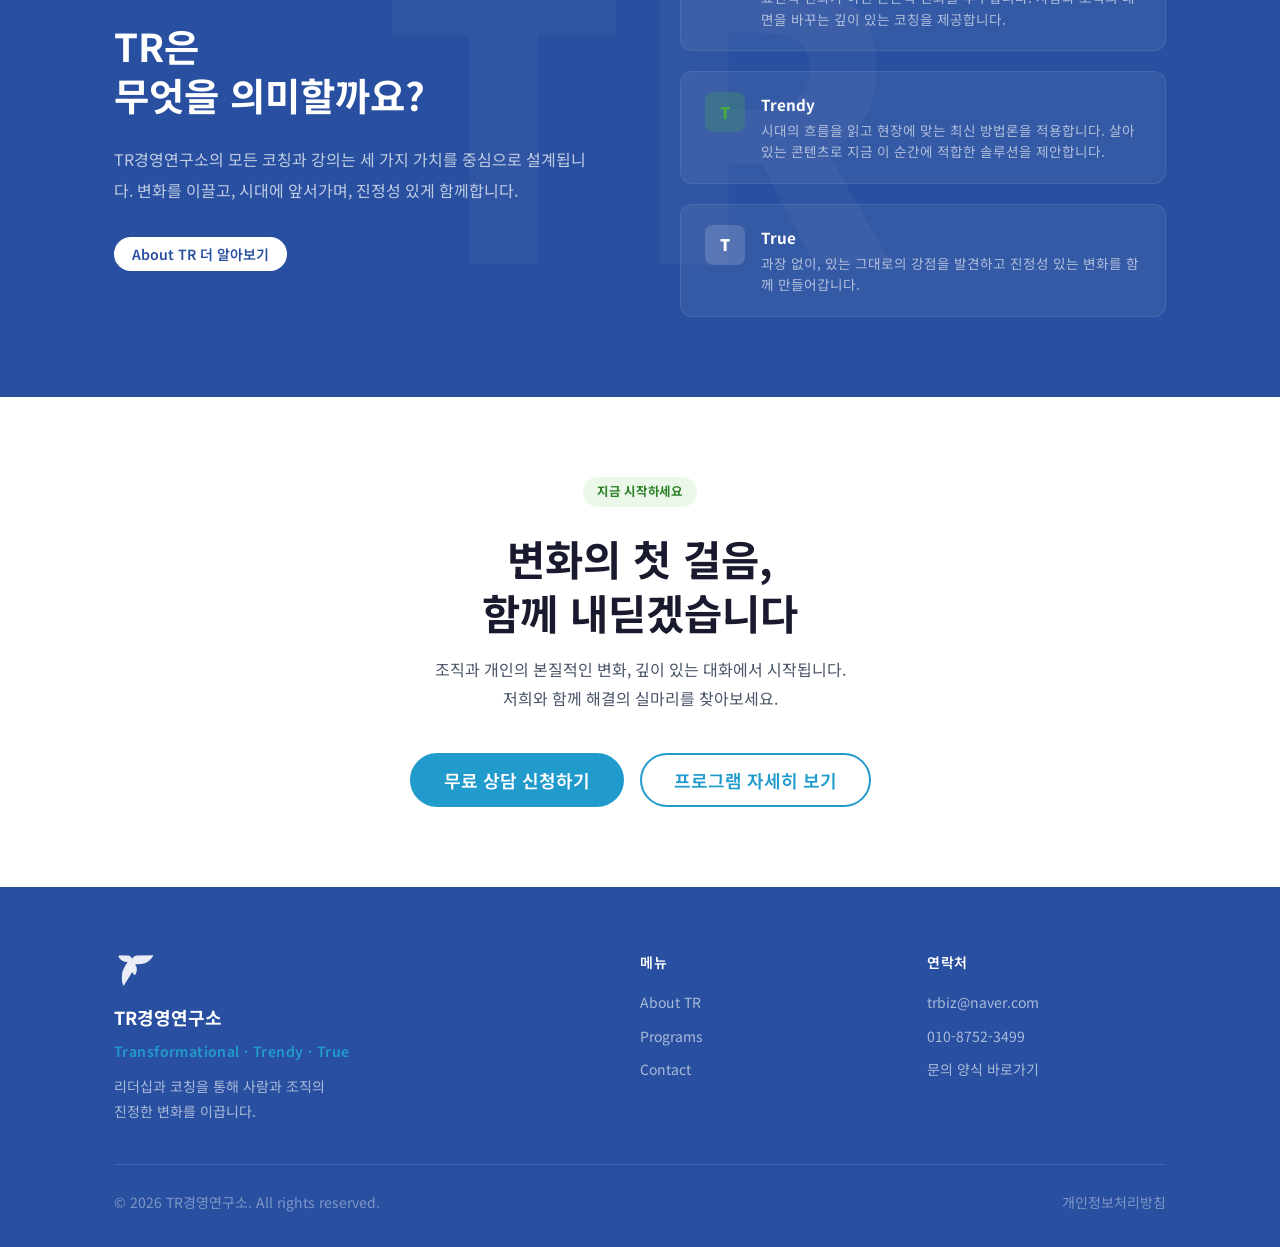
==== commit b7d57894: "Update index.html" ====
--- a/index.html
+++ b/index.html
@@ -41,7 +41,7 @@
       grid-template-columns: 1fr 1fr;
       align-items: center;
       gap: 4rem;
-      padding: 1.5rem 0 1rem;
+      padding: var(--section-padding-y) 0;
     }
 
     .hero-text { animation: fadeUp 0.8s ease both; }
@@ -293,7 +293,7 @@
        반응형
     ────────────────────────────────────────── */
     @media (max-width: 768px) {
-      .hero-inner { grid-template-columns: 1fr; text-align: center; padding: 1.25rem 0 0.75rem; }
+      .hero-inner { grid-template-columns: 1fr; text-align: center; padding: var(--section-padding-y) 0; }
       .hero-cta, .hero-stats { justify-content: center; }
       .hero-sub { margin-left: auto; margin-right: auto; }
       .hero-visual { display: none; }
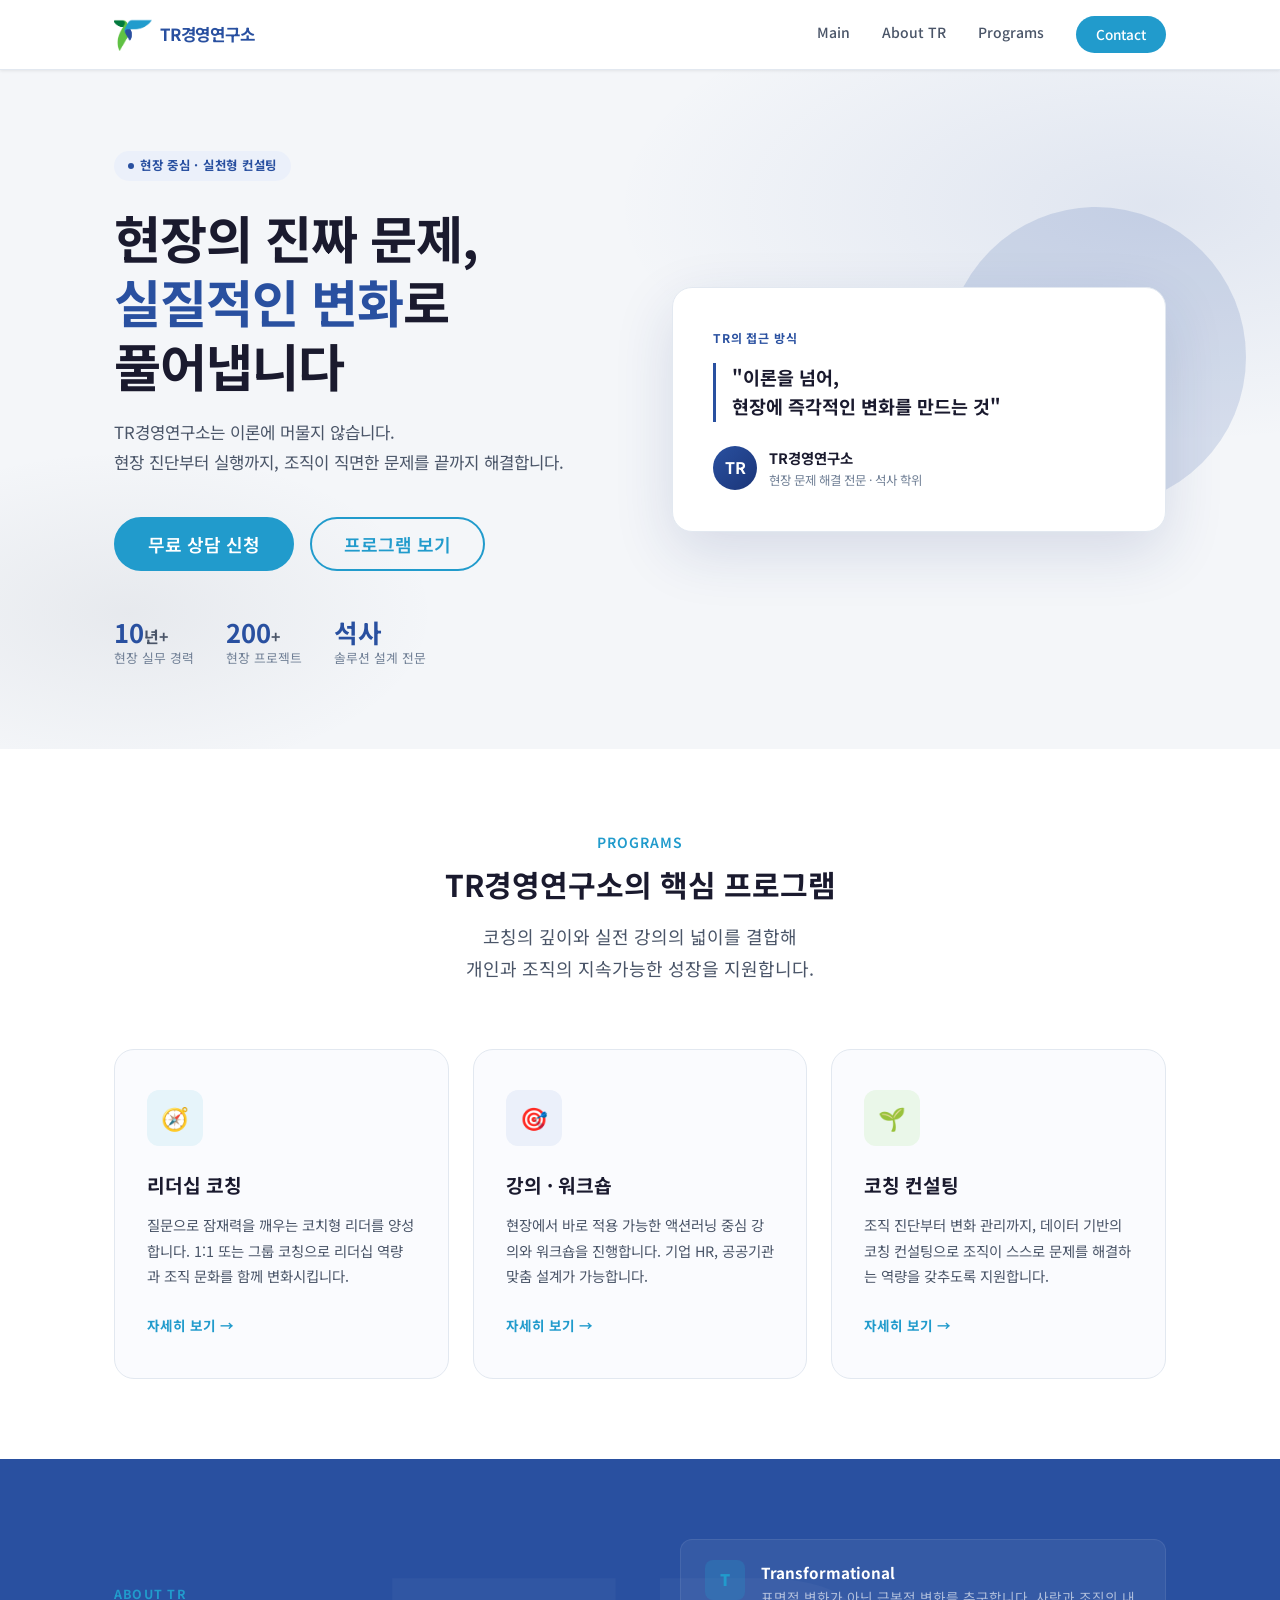
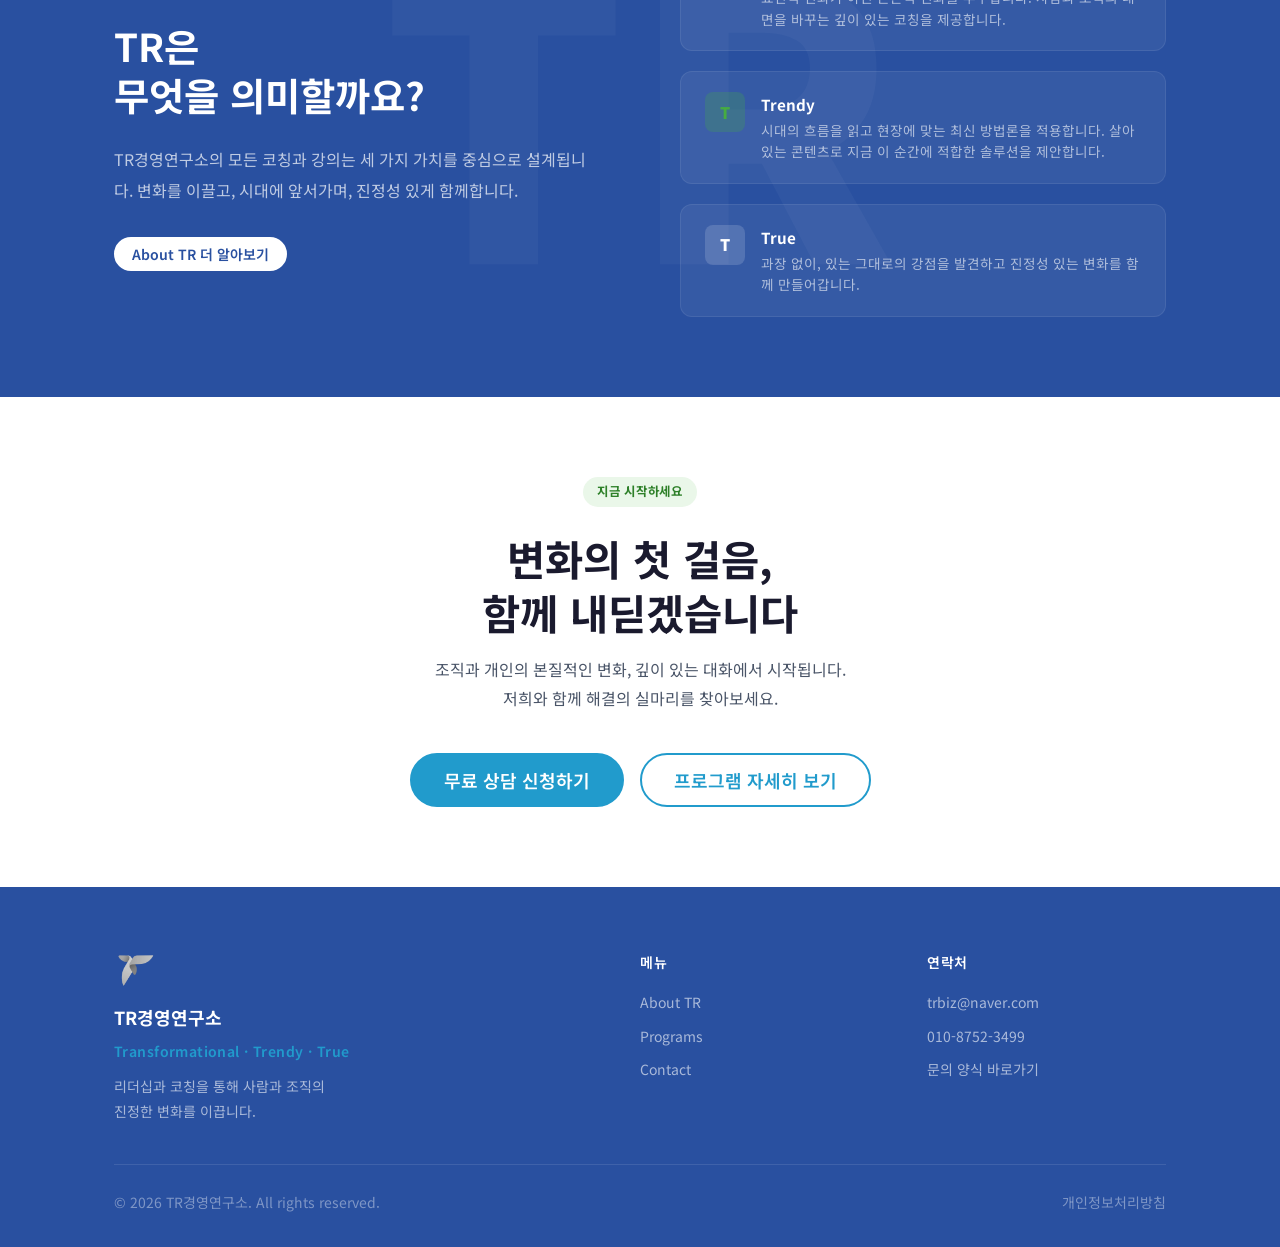
==== commit 18e4222c: "Update index.html" ====
--- a/index.html
+++ b/index.html
@@ -30,10 +30,12 @@
       align-items: center;
       position: relative;
       overflow: hidden;
-      background-color: #F7FAFD;
+      background-color: #F4F6F9;
+      /* 현장 전문가의 신뢰감을 주기 위해 Deep Navy(--color-navy)와
+         Slate Gray 계열로 그라데이션 톤 조정 (기존 파스텔 스카이블루·라임그린 → 무게감 있는 톤) */
       background-image:
-        radial-gradient(ellipse 60% 50% at 90% 20%, rgba(33,155,204,0.12) 0%, transparent 70%),
-        radial-gradient(ellipse 40% 40% at 10% 80%, rgba(70,172,65,0.10) 0%, transparent 60%);
+        radial-gradient(ellipse 60% 50% at 90% 20%, rgba(41,80,160,0.10) 0%, transparent 70%),
+        radial-gradient(ellipse 40% 40% at 10% 80%, rgba(74,85,104,0.08) 0%, transparent 60%);
     }
 
     .hero-inner {
@@ -50,8 +52,8 @@
       display: inline-flex;
       align-items: center;
       gap: 6px;
-      background: var(--color-sky-light);
-      color: var(--color-sky-dark);
+      background: var(--color-navy-light);
+      color: var(--color-secondary);
       font-size: 0.78rem;
       font-weight: 700;
       letter-spacing: 0.06em;
@@ -62,7 +64,7 @@
     .hero-badge::before {
       content: '';
       width: 6px; height: 6px;
-      background: var(--color-primary);
+      background: var(--color-secondary);
       border-radius: 50%;
     }
 
@@ -74,7 +76,7 @@
       letter-spacing: -0.02em;
       margin-bottom: 1.25rem;
     }
-    .hero-title .accent-blue { color: var(--color-primary); }
+    .hero-title .accent-blue { color: var(--color-secondary); }
 
     .hero-sub {
       font-size: 1.05rem;
@@ -98,7 +100,7 @@
       color: var(--color-secondary);
       line-height: 1;
     }
-    .hero-stat-num span { font-size: 1rem; color: var(--color-primary); }
+    .hero-stat-num span { font-size: 1rem; color: var(--color-text-secondary); }
     .hero-stat-label { font-size: 0.8rem; color: var(--color-text-muted); margin-top: 3px; }
 
     .hero-visual { animation: fadeUp 0.8s 0.2s ease both; position: relative; }
@@ -107,7 +109,7 @@
       background: #fff;
       border-radius: var(--radius-xl);
       border: 1px solid var(--color-border);
-      box-shadow: 0 20px 60px rgba(41,80,160,0.10);
+      box-shadow: 0 20px 60px rgba(27,53,120,0.14);
       padding: 2.5rem;
       position: relative;
       z-index: 2;
@@ -115,7 +117,7 @@
     .hero-card-tag {
       font-size: 0.75rem;
       font-weight: 700;
-      color: var(--color-primary);
+      color: var(--color-secondary);
       letter-spacing: 0.07em;
       text-transform: uppercase;
       margin-bottom: 1rem;
@@ -126,14 +128,14 @@
       color: var(--color-text-primary);
       line-height: 1.6;
       margin-bottom: 1.5rem;
-      border-left: 3px solid var(--color-primary);
+      border-left: 3px solid var(--color-secondary);
       padding-left: 1rem;
     }
     .hero-card-profile { display: flex; align-items: center; gap: 12px; }
     .hero-card-avatar {
       width: 44px; height: 44px;
       border-radius: 50%;
-      background: linear-gradient(135deg, var(--color-primary), var(--color-secondary));
+      background: linear-gradient(135deg, var(--color-secondary), var(--color-navy-dark));
       display: flex; align-items: center; justify-content: center;
       font-size: 1rem; font-weight: 700; color: #fff;
       flex-shrink: 0;
@@ -142,8 +144,8 @@
     .hero-card-role { font-size: 0.78rem; color: var(--color-text-muted); margin-top: 2px; }
 
     .hero-deco-circle { position: absolute; border-radius: 50%; opacity: 0.15; z-index: 1; }
-    .hero-deco-1 { width: 300px; height: 300px; top: -80px; right: -80px; background: var(--color-primary); }
-    .hero-deco-2 { width: 150px; height: 150px; bottom: 20px; right: 20px; background: var(--color-accent); }
+    .hero-deco-1 { width: 300px; height: 300px; top: -80px; right: -80px; background: var(--color-secondary); }
+    .hero-deco-2 { width: 150px; height: 150px; bottom: 20px; right: 20px; background: var(--color-text-secondary); }
 
     /* ──────────────────────────────────────────
        2. 키워드 배너 (제거됨 — 관련 CSS 삭제)
@@ -356,17 +358,17 @@
         <div class="hero-inner">
 
           <div class="hero-text">
-            <div class="hero-badge">리더십 &amp; 코칭 전문</div>
+            <div class="hero-badge">현장 중심 · 실천형 컨설팅</div>
 
             <h1 class="hero-title">
-              변화는<br>
-              <span class="accent-blue">질문</span>에서<br>
-              시작됩니다
+              현장의 진짜 문제,<br>
+              <span class="accent-blue">실질적인 변화</span>로<br>
+              풀어냅니다
             </h1>
 
             <p class="hero-sub">
-              TR경영연구소는 리더십 코칭과 워크숍을 통해 개인과 조직이<br>
-              스스로 답을 찾고 지속가능한 성장을 이뤄가도록 돕습니다.
+              TR경영연구소는 이론에 머물지 않습니다.<br>
+              현장 진단부터 실행까지, 조직이 직면한 문제를 끝까지 해결합니다.
             </p>
 
             <div class="hero-cta">
@@ -377,15 +379,15 @@
             <div class="hero-stats">
               <div class="hero-stat-item">
                 <div class="hero-stat-num">10<span>년+</span></div>
-                <div class="hero-stat-label">코칭 경력</div>
+                <div class="hero-stat-label">현장 실무 경력</div>
               </div>
               <div class="hero-stat-item">
                 <div class="hero-stat-num">200<span>+</span></div>
-                <div class="hero-stat-label">코칭 고객</div>
+                <div class="hero-stat-label">현장 프로젝트</div>
               </div>
               <div class="hero-stat-item">
                 <div class="hero-stat-num">석사</div>
-                <div class="hero-stat-label">리더십 &amp; 코칭</div>
+                <div class="hero-stat-label">솔루션 설계 전문</div>
               </div>
             </div>
           </div>
@@ -395,16 +397,16 @@
             <div class="hero-deco-circle hero-deco-2"></div>
 
             <div class="hero-card-main">
-              <div class="hero-card-tag">코칭 철학</div>
+              <div class="hero-card-tag">TR의 접근 방식</div>
               <div class="hero-card-quote">
-                "답을 주는 것이 아니라,<br>
-                스스로 답을 찾도록 돕는 것"
+                "이론을 넘어,<br>
+                현장에 즉각적인 변화를 만드는 것"
               </div>
               <div class="hero-card-profile">
                 <div class="hero-card-avatar">TR</div>
                 <div>
                   <div class="hero-card-name">TR경영연구소</div>
-                  <div class="hero-card-role">리더십 코칭 전문 · 석사 학위</div>
+                  <div class="hero-card-role">현장 문제 해결 전문 · 석사 학위</div>
                 </div>
               </div>
             </div>
--- a/style.css
+++ b/style.css
@@ -455,8 +455,8 @@
 
 .footer-logo {
   height: 36px;
-  filter: brightness(0) invert(1);
-  opacity: 0.9;
+  /* logo2.png는 이미 어두운(navy) 배경에 맞게 디자인된 로고이므로
+     색상을 강제로 바꾸는 필터는 적용하지 않습니다. */
   margin-bottom: var(--space-4);
 }
 .footer-brand-name {
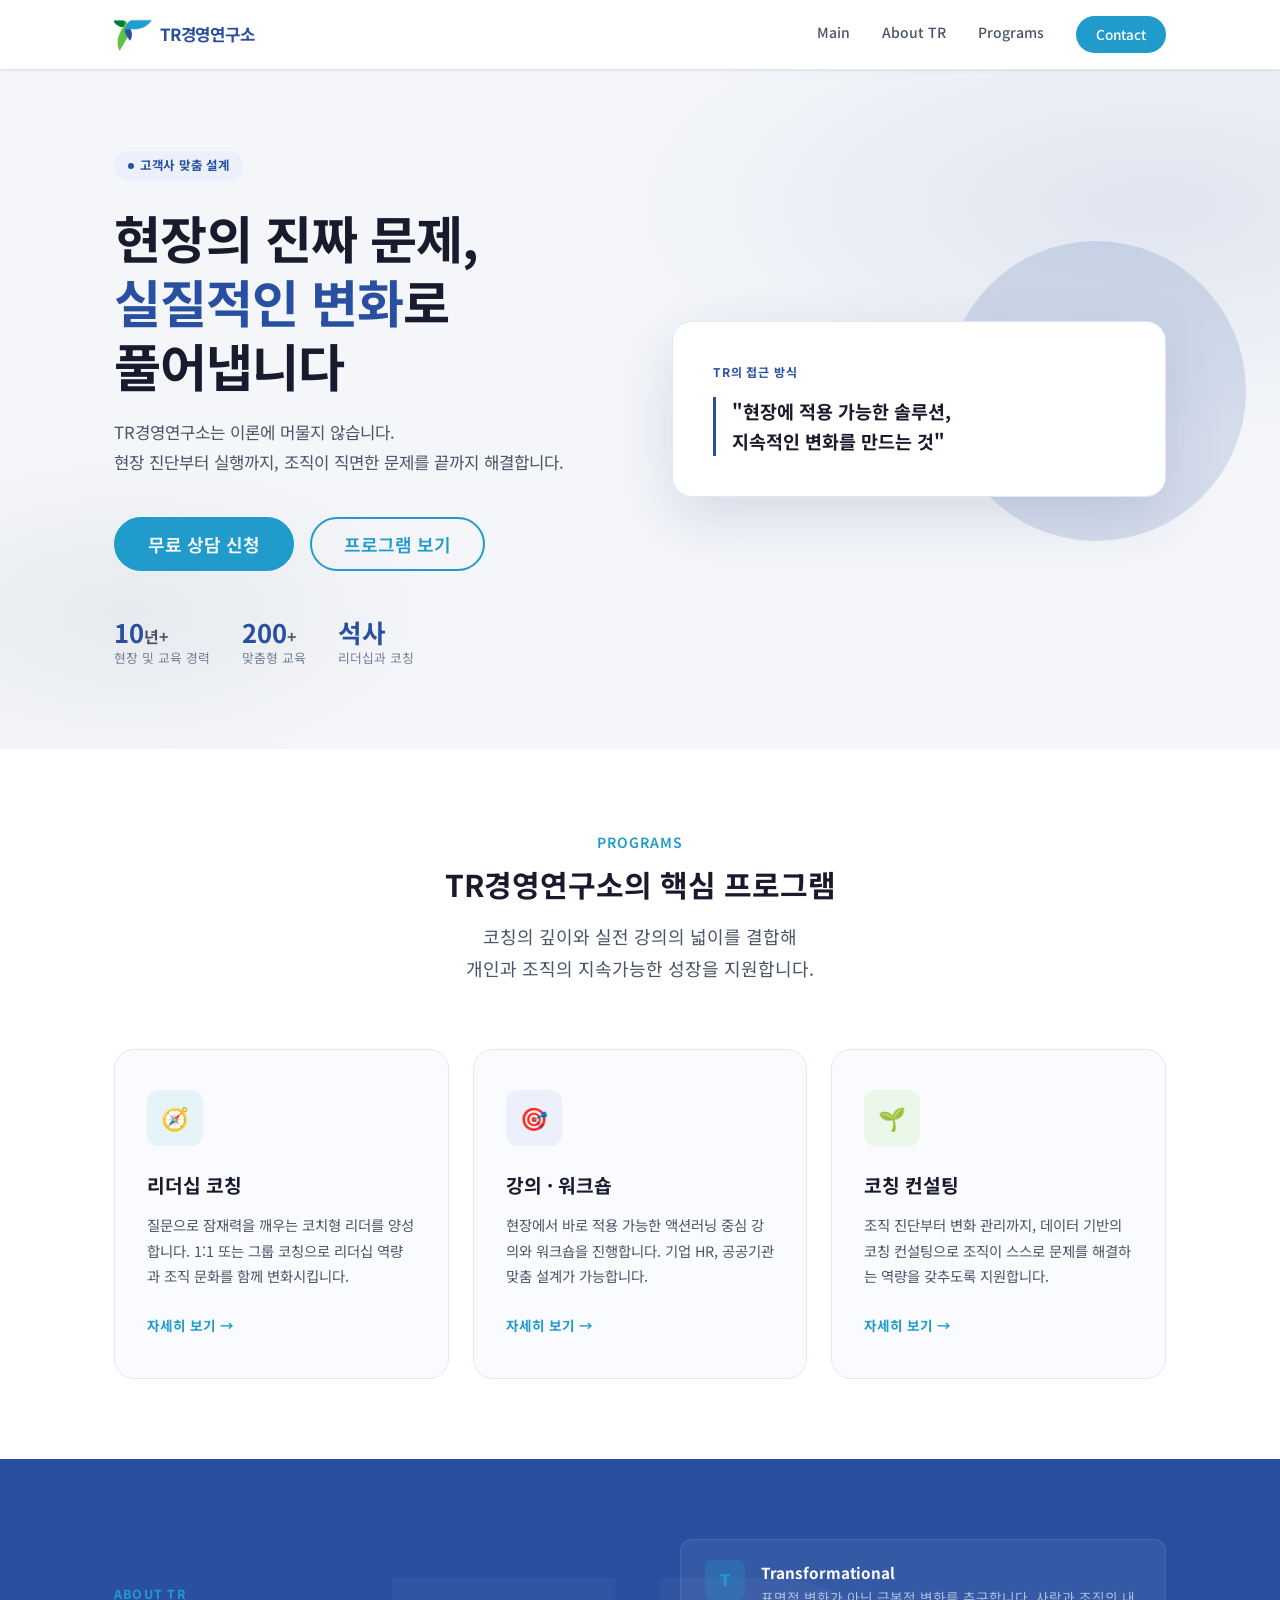
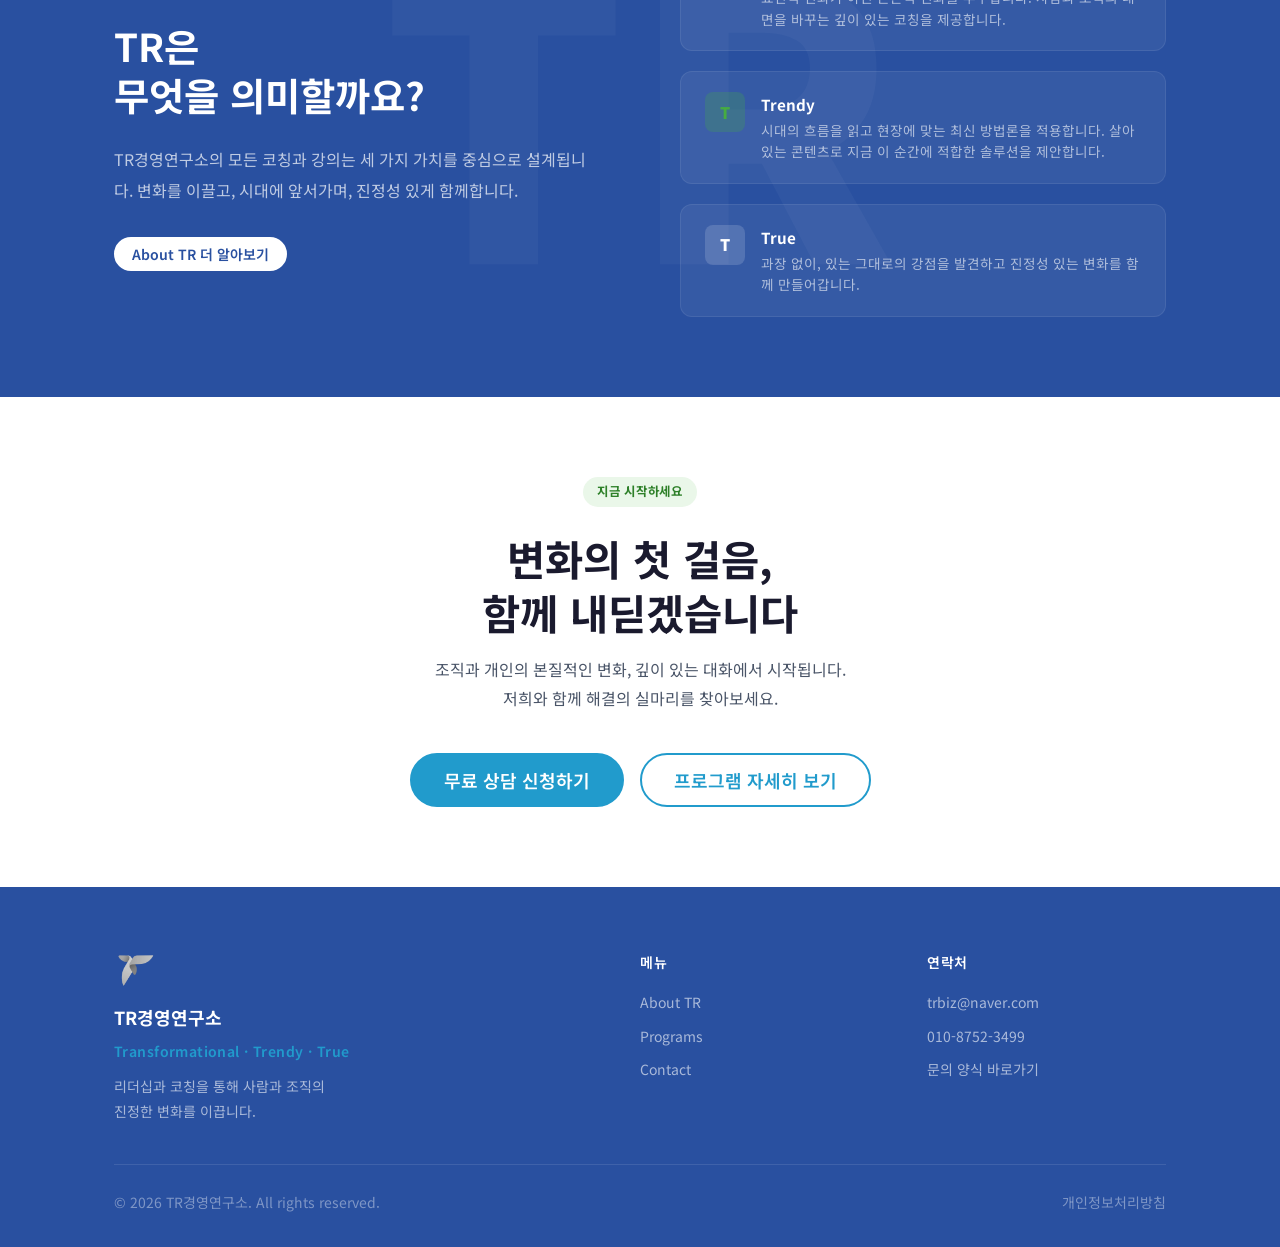
==== commit 429174fb: "Update index.html" ====
--- a/index.html
+++ b/index.html
@@ -127,21 +127,10 @@
       font-weight: 700;
       color: var(--color-text-primary);
       line-height: 1.6;
-      margin-bottom: 1.5rem;
+      margin-bottom: 0;
       border-left: 3px solid var(--color-secondary);
       padding-left: 1rem;
     }
-    .hero-card-profile { display: flex; align-items: center; gap: 12px; }
-    .hero-card-avatar {
-      width: 44px; height: 44px;
-      border-radius: 50%;
-      background: linear-gradient(135deg, var(--color-secondary), var(--color-navy-dark));
-      display: flex; align-items: center; justify-content: center;
-      font-size: 1rem; font-weight: 700; color: #fff;
-      flex-shrink: 0;
-    }
-    .hero-card-name { font-size: 0.9rem; font-weight: 700; color: var(--color-text-primary); }
-    .hero-card-role { font-size: 0.78rem; color: var(--color-text-muted); margin-top: 2px; }
 
     .hero-deco-circle { position: absolute; border-radius: 50%; opacity: 0.15; z-index: 1; }
     .hero-deco-1 { width: 300px; height: 300px; top: -80px; right: -80px; background: var(--color-secondary); }
@@ -358,7 +347,7 @@
         <div class="hero-inner">
 
           <div class="hero-text">
-            <div class="hero-badge">현장 중심 · 실천형 컨설팅</div>
+            <div class="hero-badge">고객사 맞춤 설계</div>
 
             <h1 class="hero-title">
               현장의 진짜 문제,<br>
@@ -379,15 +368,15 @@
             <div class="hero-stats">
               <div class="hero-stat-item">
                 <div class="hero-stat-num">10<span>년+</span></div>
-                <div class="hero-stat-label">현장 실무 경력</div>
+                <div class="hero-stat-label">현장 및 교육 경력</div>
               </div>
               <div class="hero-stat-item">
                 <div class="hero-stat-num">200<span>+</span></div>
-                <div class="hero-stat-label">현장 프로젝트</div>
+                <div class="hero-stat-label">맞춤형 교육</div>
               </div>
               <div class="hero-stat-item">
                 <div class="hero-stat-num">석사</div>
-                <div class="hero-stat-label">솔루션 설계 전문</div>
+                <div class="hero-stat-label">리더십과 코칭</div>
               </div>
             </div>
           </div>
@@ -399,15 +388,8 @@
             <div class="hero-card-main">
               <div class="hero-card-tag">TR의 접근 방식</div>
               <div class="hero-card-quote">
-                "이론을 넘어,<br>
-                현장에 즉각적인 변화를 만드는 것"
-              </div>
-              <div class="hero-card-profile">
-                <div class="hero-card-avatar">TR</div>
-                <div>
-                  <div class="hero-card-name">TR경영연구소</div>
-                  <div class="hero-card-role">현장 문제 해결 전문 · 석사 학위</div>
-                </div>
+                "현장에 적용 가능한 솔루션,<br>
+                지속적인 변화를 만드는 것"
               </div>
             </div>
           </div>
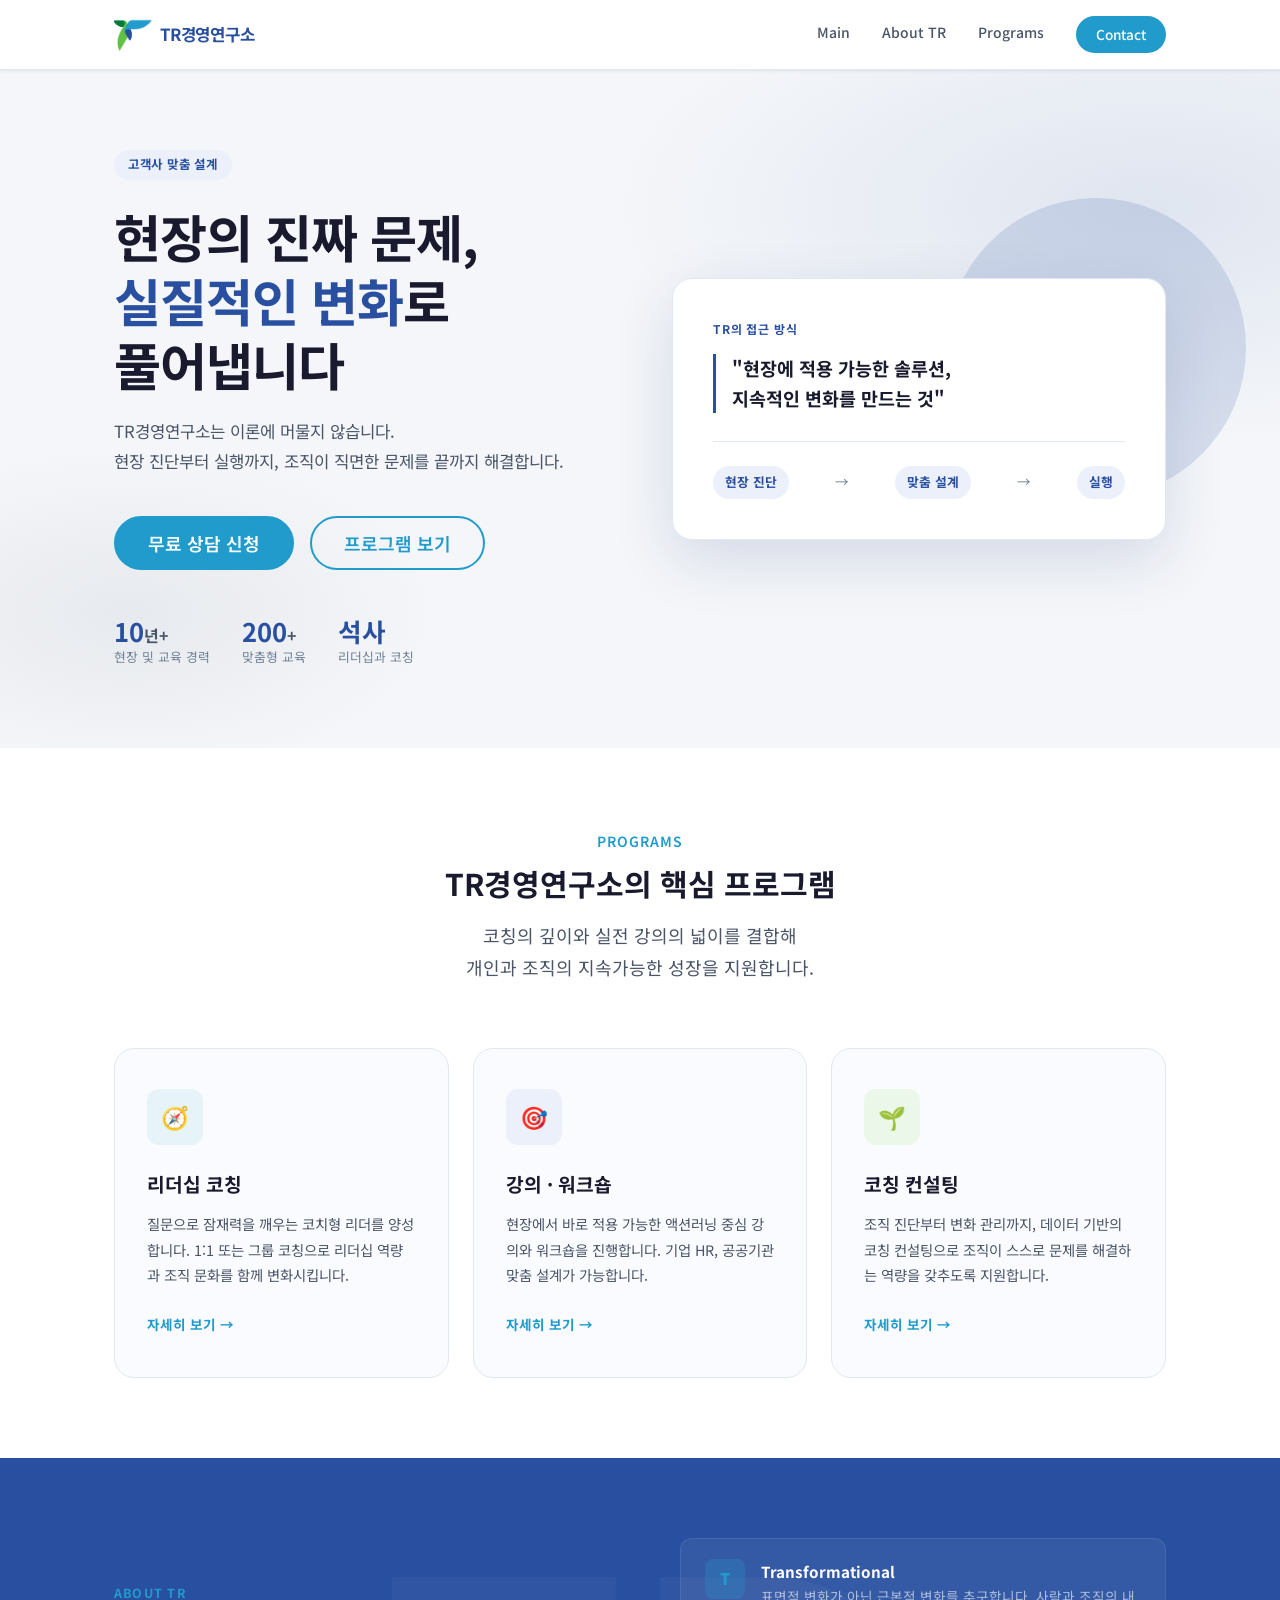
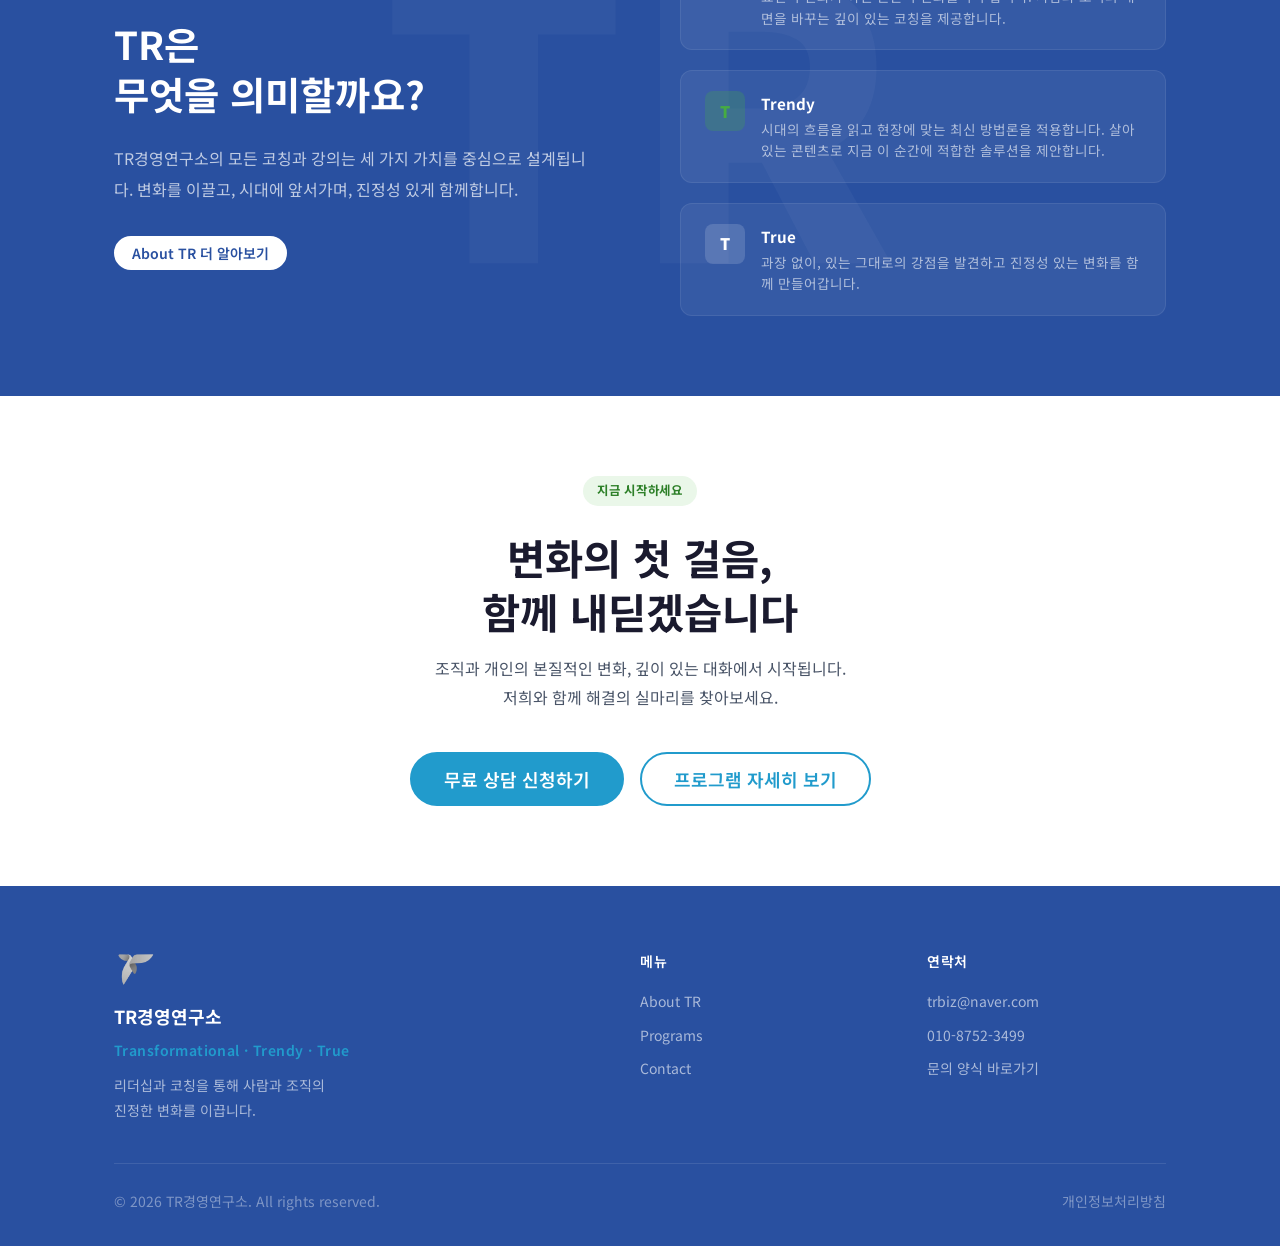
==== commit 2f271866: "Update index.html" ====
--- a/index.html
+++ b/index.html
@@ -51,7 +51,6 @@
     .hero-badge {
       display: inline-flex;
       align-items: center;
-      gap: 6px;
       background: var(--color-navy-light);
       color: var(--color-secondary);
       font-size: 0.78rem;
@@ -61,12 +60,6 @@
       border-radius: var(--radius-full);
       margin-bottom: 1.5rem;
     }
-    .hero-badge::before {
-      content: '';
-      width: 6px; height: 6px;
-      background: var(--color-secondary);
-      border-radius: 50%;
-    }
 
     .hero-title {
       font-size: clamp(2.2rem, 4vw, 3.2rem);
@@ -130,6 +123,28 @@
       margin-bottom: 0;
       border-left: 3px solid var(--color-secondary);
       padding-left: 1rem;
+    }
+    .hero-process {
+      display: flex;
+      align-items: center;
+      justify-content: space-between;
+      margin-top: 1.75rem;
+      padding-top: 1.5rem;
+      border-top: 1px solid var(--color-border);
+    }
+    .hero-process-step {
+      font-size: 0.8rem;
+      font-weight: 700;
+      color: var(--color-secondary);
+      background: var(--color-navy-light);
+      padding: 6px 12px;
+      border-radius: var(--radius-full);
+      white-space: nowrap;
+    }
+    .hero-process-arrow {
+      font-size: 0.85rem;
+      color: var(--color-text-muted);
+      flex-shrink: 0;
     }
 
     .hero-deco-circle { position: absolute; border-radius: 50%; opacity: 0.15; z-index: 1; }
@@ -390,6 +405,15 @@
               <div class="hero-card-quote">
                 "현장에 적용 가능한 솔루션,<br>
                 지속적인 변화를 만드는 것"
+              </div>
+
+              <!-- TR이 일하는 방식을 짧은 3단계로 보여주는 미니 프로세스 -->
+              <div class="hero-process">
+                <div class="hero-process-step">현장 진단</div>
+                <div class="hero-process-arrow">→</div>
+                <div class="hero-process-step">맞춤 설계</div>
+                <div class="hero-process-arrow">→</div>
+                <div class="hero-process-step">실행</div>
               </div>
             </div>
           </div>
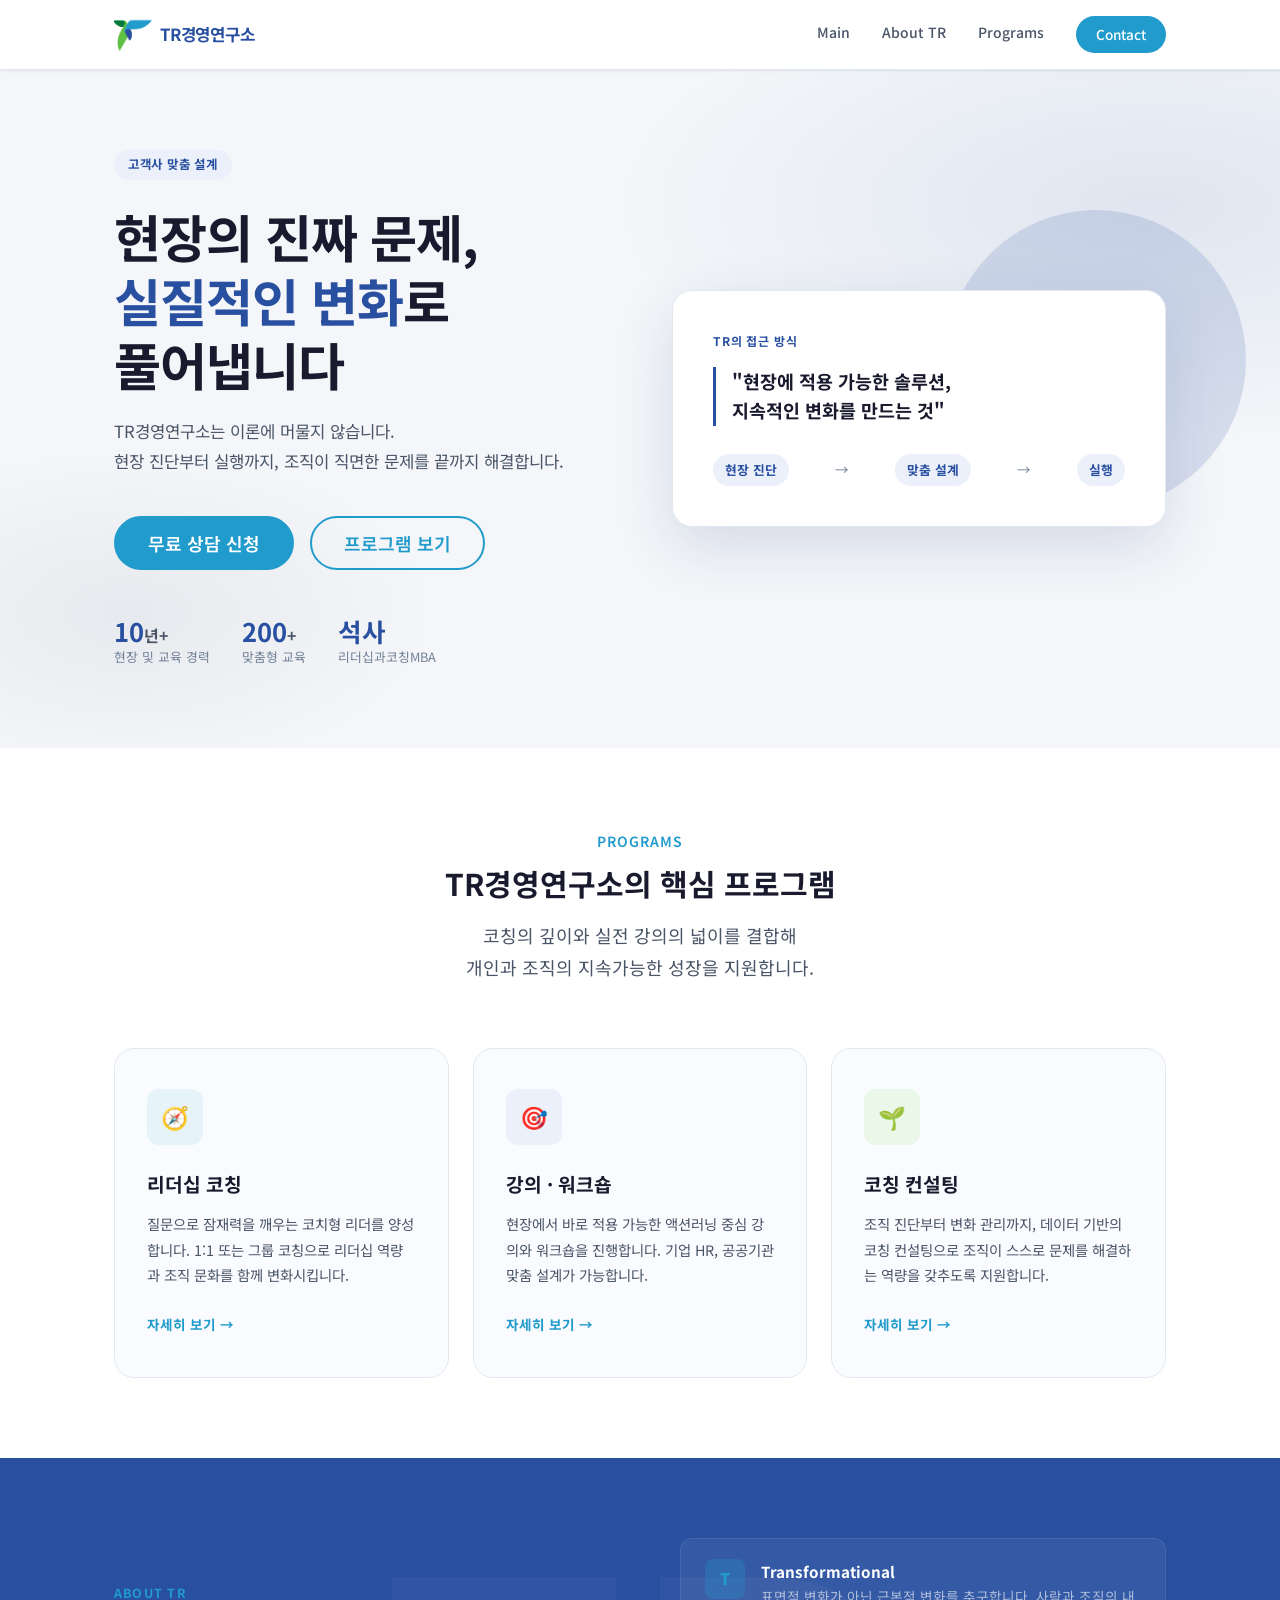
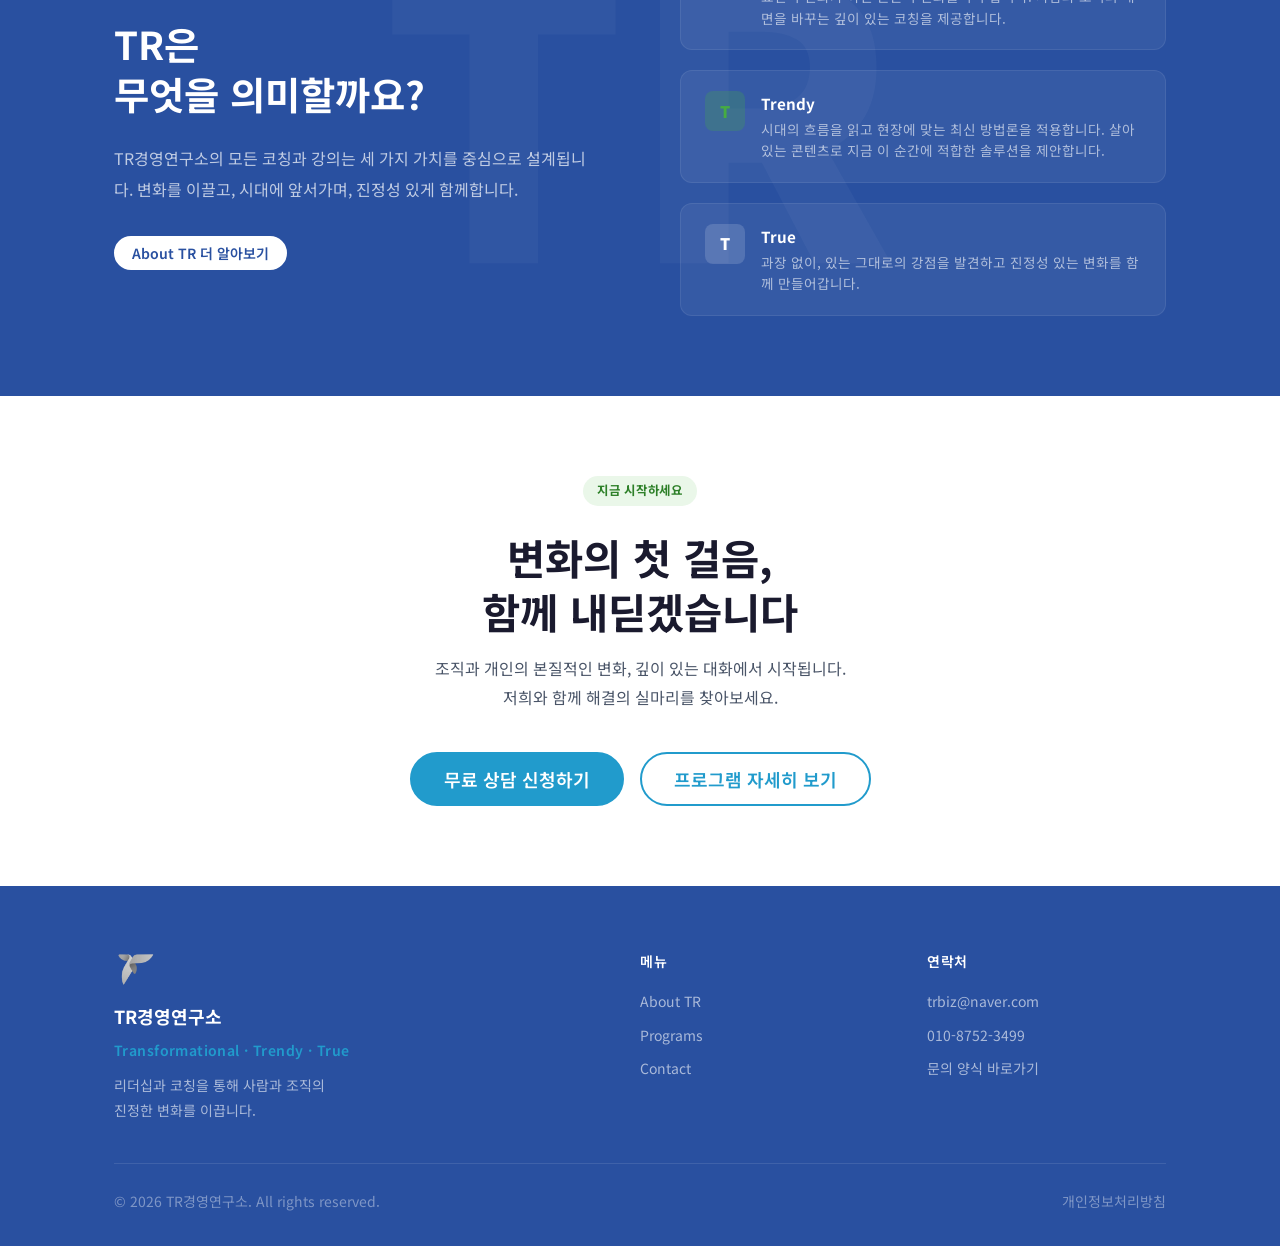
==== commit 52a55530: "Update index.html" ====
--- a/index.html
+++ b/index.html
@@ -129,8 +129,6 @@
       align-items: center;
       justify-content: space-between;
       margin-top: 1.75rem;
-      padding-top: 1.5rem;
-      border-top: 1px solid var(--color-border);
     }
     .hero-process-step {
       font-size: 0.8rem;
@@ -391,7 +389,7 @@
               </div>
               <div class="hero-stat-item">
                 <div class="hero-stat-num">석사</div>
-                <div class="hero-stat-label">리더십과 코칭</div>
+                <div class="hero-stat-label">리더십과코칭MBA</div>
               </div>
             </div>
           </div>
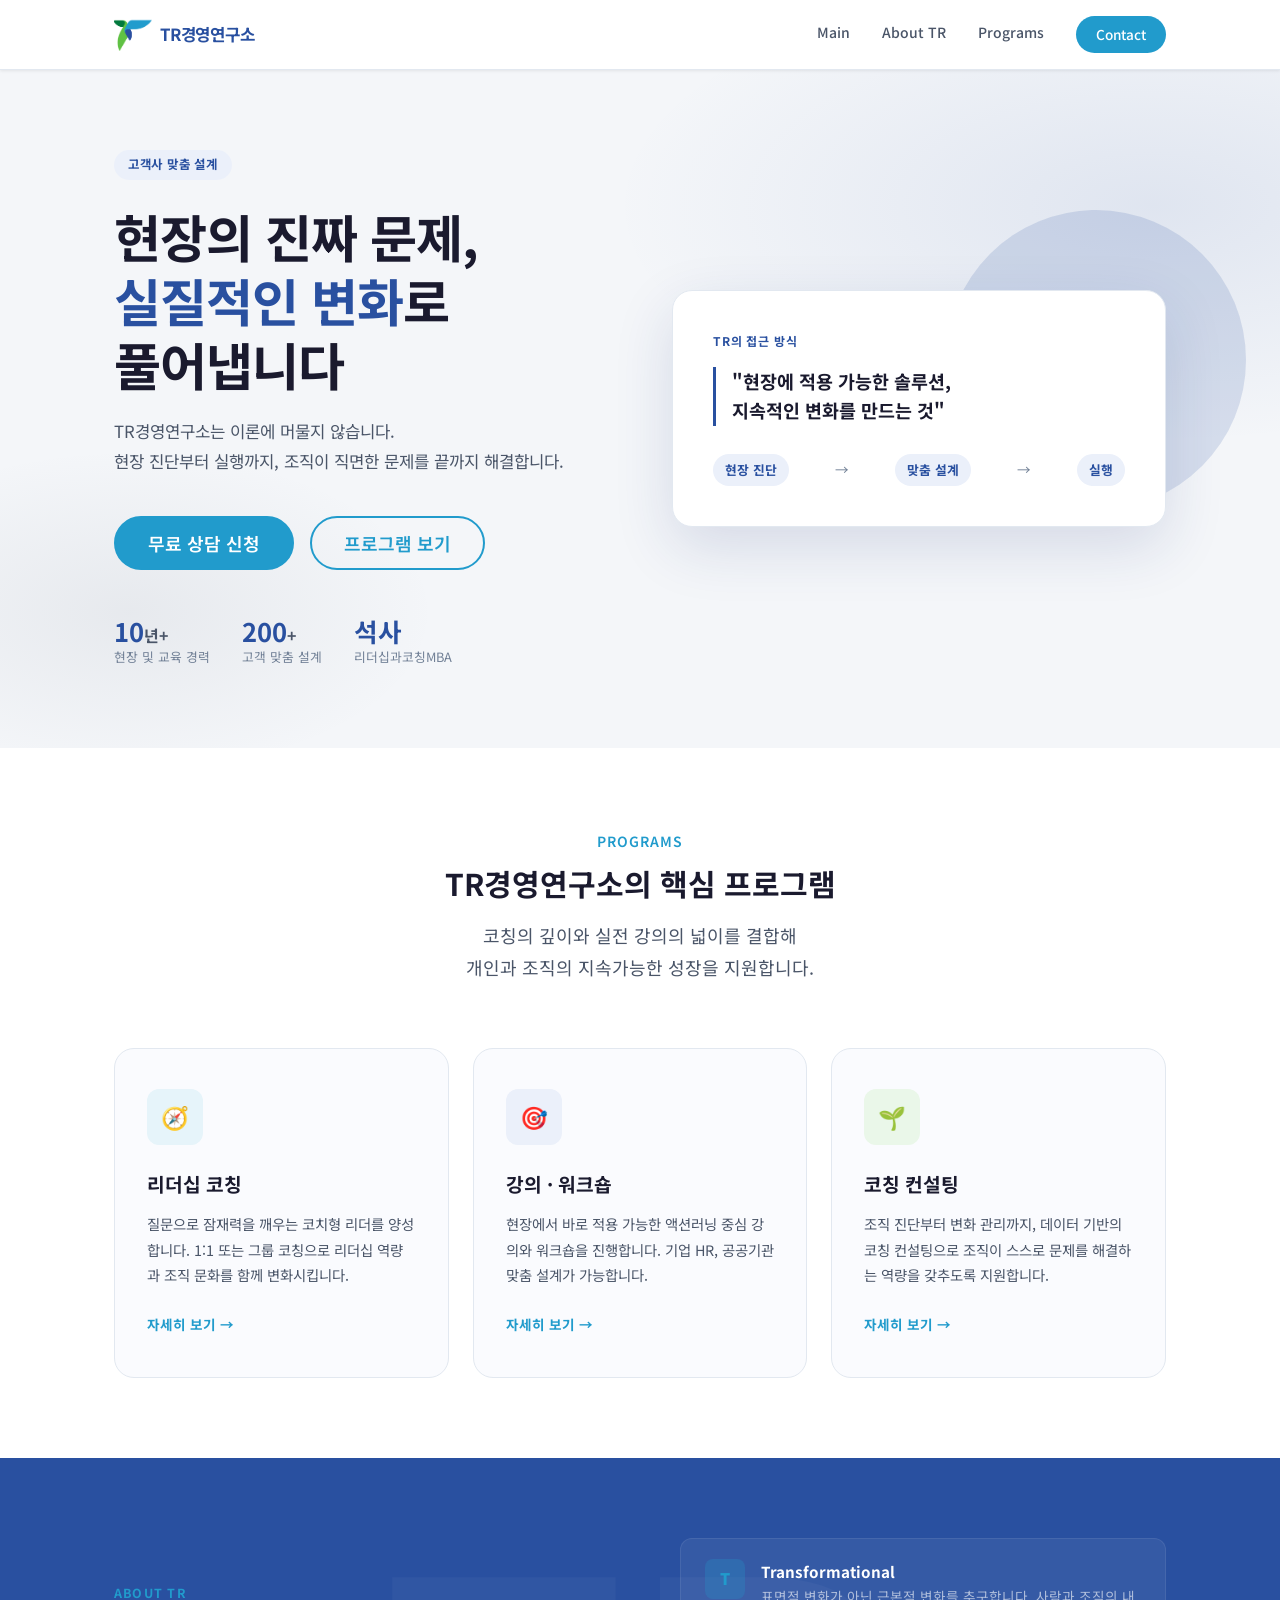
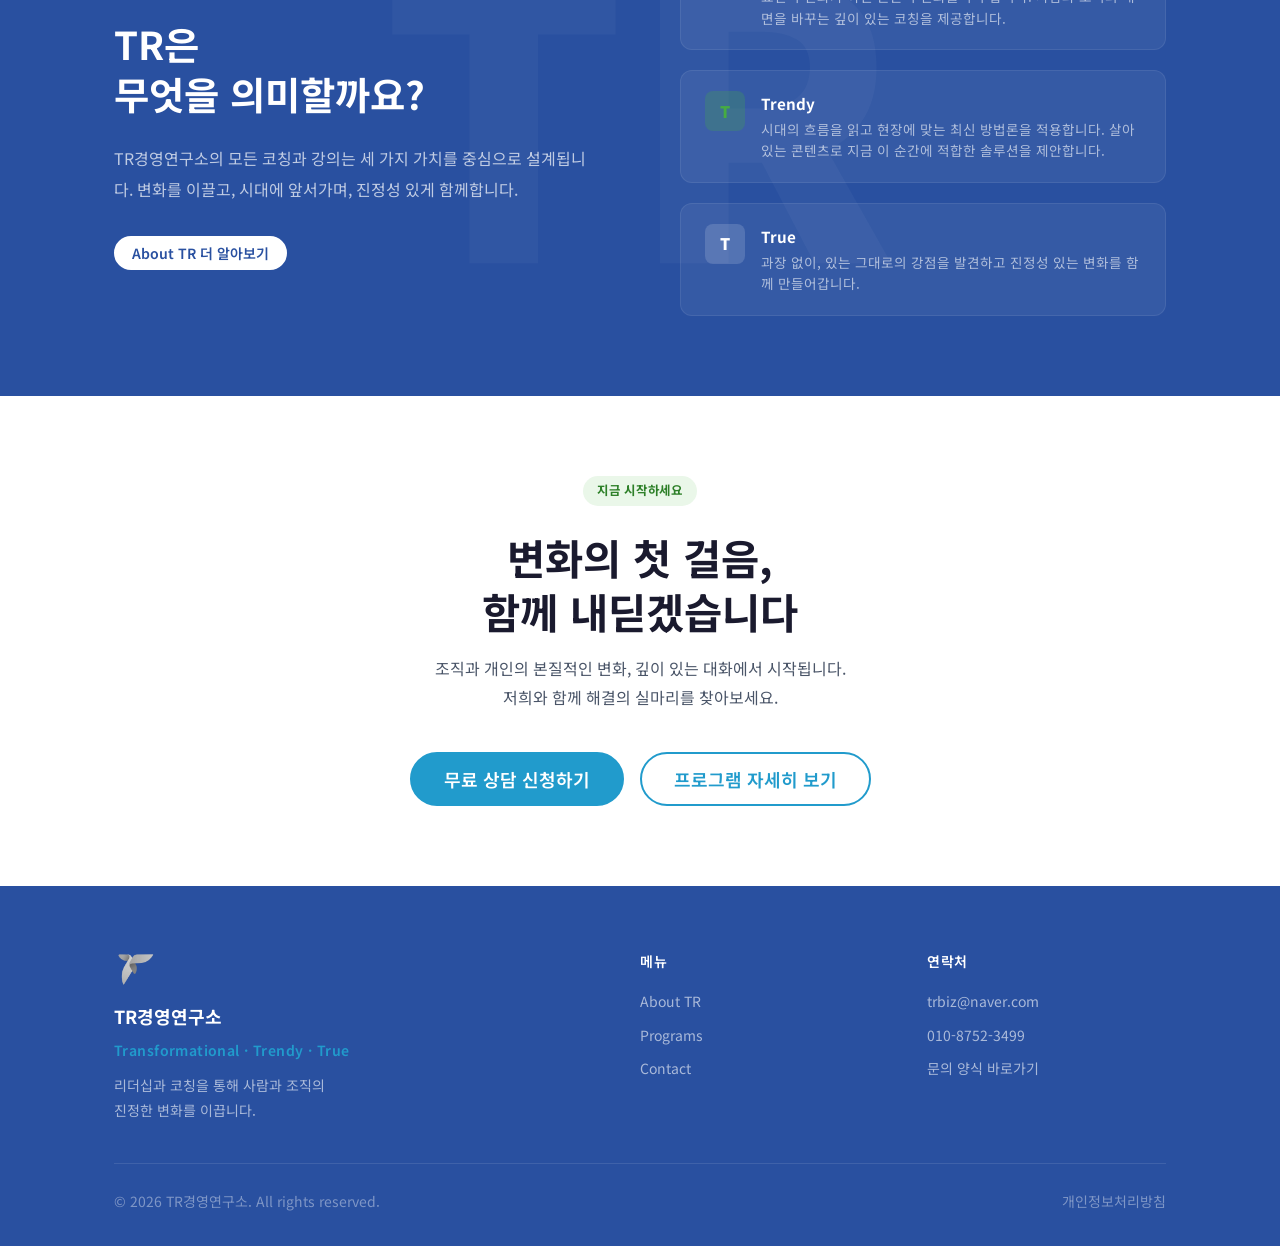
==== commit ab34197a: "Update index.html" ====
--- a/index.html
+++ b/index.html
@@ -385,7 +385,7 @@
               </div>
               <div class="hero-stat-item">
                 <div class="hero-stat-num">200<span>+</span></div>
-                <div class="hero-stat-label">맞춤형 교육</div>
+                <div class="hero-stat-label">고객 맞춤 설계</div>
               </div>
               <div class="hero-stat-item">
                 <div class="hero-stat-num">석사</div>
